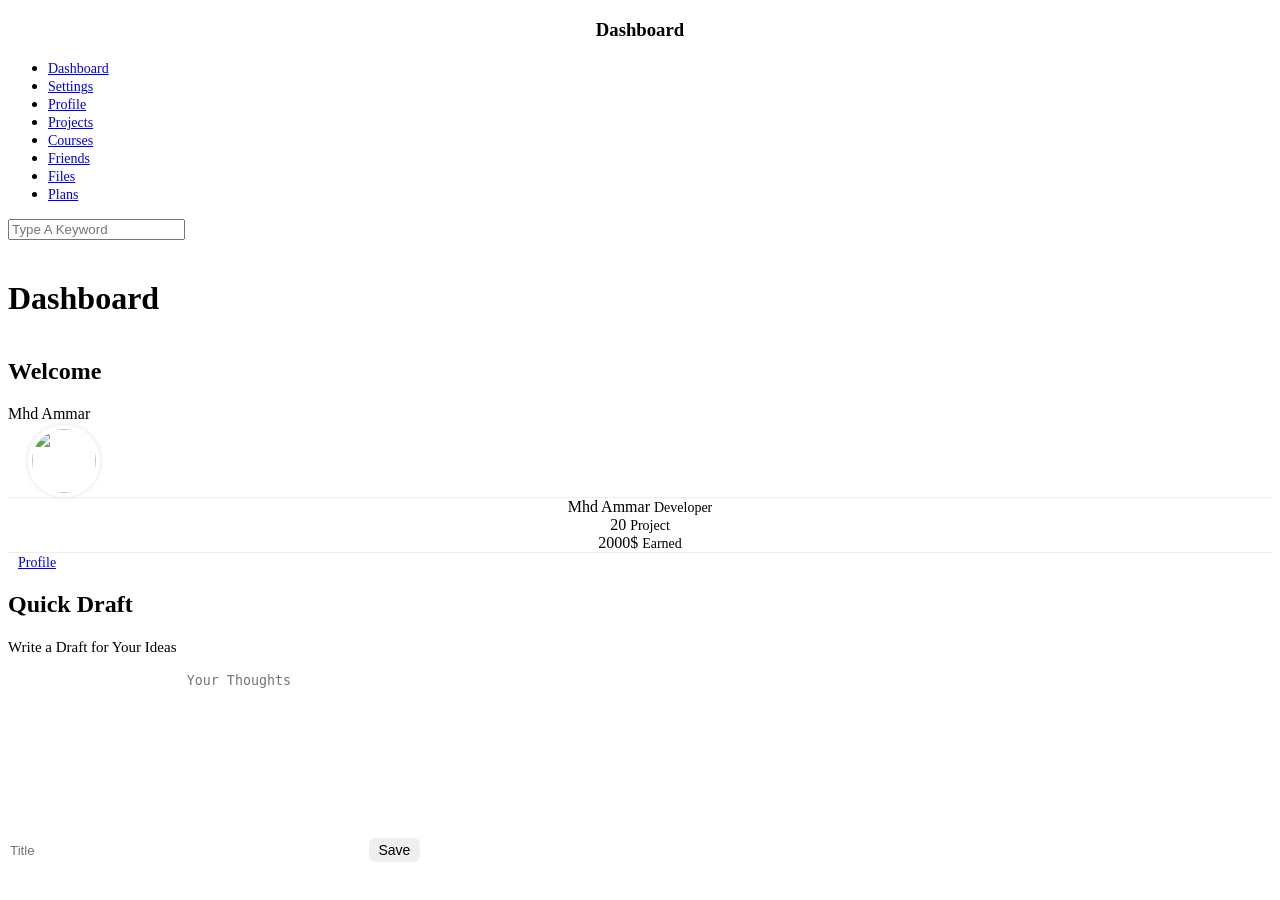
==== index.html @ 6bdfc17e "quick draft widget" ====
<!DOCTYPE html>
<html lang="en">
<head>
    <meta charset="UTF-8">
    <meta name="viewport" content="width=device-width, initial-scale=1.0">
    <title>Dashboard | T4</title>
    <!-- Font Awesome Library -->
    <link rel="stylesheet" href="style/all.min.css">

    <!-- Main Template CSS File -->
    <link rel="stylesheet" href="style/main.css">

    <!-- Framework CSS Files -->
    <link rel="stylesheet" href="style/framework/box.css">
    <link rel="stylesheet" href="style/framework/padding-and-margin.css">
    <link rel="stylesheet" href="style/framework/color.css">
    <link rel="stylesheet" href="style/framework/position.css">
    <link rel="stylesheet" href="style/framework/font.css">
    <link rel="stylesheet" href="style/framework/list.css">
    <link rel="stylesheet" href="style/framework/border.css">
    
    <!-- Components CSS Files -->
    <link rel="stylesheet" href="style/components/between-flex.css">
    <link rel="stylesheet" href="style/components/heading.css">
    <link rel="stylesheet" href="style/components/wrapper.css">
    <link rel="stylesheet" href="style/components/btn-shape.css">
    
    <!-- Sections CSS Files -->
    <link rel="stylesheet" href="style/sections/sidebar.css">
    <link rel="stylesheet" href="style/sections/content.css">
    <link rel="stylesheet" href="style/sections/welcome.css">
    <link rel="stylesheet" href="style/sections/quick-draft.css">

    <!-- Google Fonts -->
    <link rel="preconnect" href="https://fonts.googleapis.com">
    <link rel="preconnect" href="https://fonts.gstatic.com" crossorigin>
    <link href="https://fonts.googleapis.com/css2?family=Cairo:wght@200..1000&family=Open+Sans:ital,wght@0,300..800;1,300..800&family=Work+Sans:ital,wght@0,100..900;1,100..900&display=swap" rel="stylesheet">
</head>
<body>
    <div class="page d-flex">
        <div class="sidebar bg-white p-20 p-relative">
            <h3 class="p-relative txt-c mt-0">Dashboard</h3>
            <ul class="p-0 list-none">
                <li>
                    <a class="active d-flex align-center fs-14 c-black rad-6 p-10 mb-5" href="index.html">
                        <i class="fa-regular fa-chart-bar fa-fw"></i>
                        <span class="fs-14 ml-10 hide-mobile">Dashboard</span>
                    </a>
                </li>
                <li>
                    <a class="d-flex align-center fs-14 c-black rad-6 p-10 mb-5" href="settings.html">
                        <i class="fa-solid fa-gear fa-fw"></i>
                        <span class="fs-14 ml-10 hide-mobile">Settings</span>
                    </a>
                </li>
                <li>
                    <a class="d-flex align-center fs-14 c-black rad-6 p-10 mb-5" href="profile.html">
                        <i class="fa-regular fa-user fa-fw"></i>
                        <span class="fs-14 ml-10 hide-mobile">Profile</span>
                    </a>
                </li>
                <li>
                    <a class="d-flex align-center fs-14 c-black rad-6 p-10 mb-5" href="projects.html">
                        <i class="fa-solid fa-diagram-project fa-fw"></i>
                        <span class="fs-14 ml-10 hide-mobile">Projects</span>
                    </a>
                </li>
                <li>
                    <a class="d-flex align-center fs-14 c-black rad-6 p-10 mb-5" href="courses.html">
                        <i class="fa-solid fa-graduation-cap fa-fw"></i>
                        <span class="fs-14 ml-10 hide-mobile">Courses</span>
                    </a>
                </li>
                <li>
                    <a class="d-flex align-center fs-14 c-black rad-6 p-10 mb-5" href="friends.html">
                        <i class="fa-solid fa-user-group fa-fw"></i>
                        <span class="fs-14 ml-10 hide-mobile">Friends</span>
                    </a>
                </li>
                <li>
                    <a class="d-flex align-center fs-14 c-black rad-6 p-10 mb-5" href="files.html">
                        <i class="fa-regular fa-file fa-fw"></i>
                        <span class="fs-14 ml-10 hide-mobile">Files</span>
                    </a>
                </li>
                <li>
                    <a class="d-flex align-center fs-14 c-black rad-6 p-10 mb-5" href="plans.html">
                        <i class="fa-regular fa-credit-card fa-fw"></i>
                        <span class="fs-14 ml-10 hide-mobile">Plans</span>
                    </a>
                </li>
            </ul>
        </div>
        <div class="content w-full">
            <!-- Start Head -->
            <div class="head bg-white p-15 between-flex">
                <div class="search p-relative">
                    <!-- <i class="fa-solid fa-magnifying-glass fa-fw c-gray"></i> -->
                    <input class="p-10" type="search" placeholder="Type A Keyword">
                </div>
                <div class="icons d-flex align-center">
                    <span class="notification p-relative"><i class="fa-regular fa-bell fa-lg"></i></span>
                    <img src="images/user.webp" alt="">
                </div>
            </div>
            <!-- End Head -->
            <h1 class="p-relative">Dashboard</h1>
            <div class="wrapper d-grid gap-20 gap-10-mobile">
                <!-- Start Welcome Widget -->
                <div class="welcome bg-white rad-6 p-20 txt-c-mobile">
                    <div class="intro p-20 d-flex space-between bg-eee">
                        <div>
                            <h2 class="m-0">Welcome</h2>
                            <p class="c-grey mt-5">Mhd Ammar</p>
                        </div>
                        <img src="images/team-talk.webp" alt="" class="hide-mobile">
                    </div>
                    <img src="images/user.webp" alt="" class="avatar">
                    <div class="body txt-c d-flex p-20 mt-20 mb-20 block-mobile">
                        <div>Mhd Ammar <span class="d-block c-grey fs-14 mt-10">Developer</span></div>
                        <div>20 <span class="d-block c-grey fs-14 mt-10">Project</span></div>
                        <div>2000$ <span class="d-block c-grey fs-14 mt-10">Earned</span></div>
                    </div>
                    <a href="profile.html" class="visit d-block fs-14 bg-blue c-white w-fit btn-shape">Profile</a>
                </div>
                <!-- End Welcome Widget -->
                <!-- Start Quick Draft Widget -->
                <div class="quick-draft p-20 bg-white rad-6">
                    <h2 class="mt-0 mb-10 ">Quick Draft</h2>
                    <pc class="mt-0 mb-20 c-grey fs-15">Write a Draft for Your Ideas</p>
                    <form action="POST">
                        <input type="text" name="title" placeholder="Title" class="d-block mb-20 w-full p-10 b-none bg-eee rad-6">
                        <textarea name="body" placeholder="Your Thoughts" class="d-block mb-20 w-full p-10 b-none bg-eee rad-6"></textarea>
                        <input type="submit" value="Save" class="save d-block fs-14 bg-blue c-white b-none w-fit btn-shape">
                    </form>
                </div>
                <!-- End Quick Draft Widget -->
            </div>
        </div>
    </div>
</body>
</html>
---- style/framework/font.css ----
.txt-c {
    text-align: center;
}

.fs-14 {
    font-size: 14px;
}


.fs-15 {
    font-size: 15px;
}

@media (max-width: 767px) {
    .txt-c-mobile {
        text-align: center;
    }
}
---- style/framework/border.css ----
.rad-6 {
    border-radius: 6px;
}

.b-none {
    border: none;
}
---- style/components/btn-shape.css ----
.btn-shape {
    padding: 4px 10px;
    border-radius: 6px;
    transition: var(--transition-duration);
    cursor: pointer;
}

.btn-shape:hover {
    transform: translateY(-1px);
    background-color: var(--blue-alt-color);
}
---- style/sections/welcome.css ----
.welcome {
    overflow: hidden;
}

.welcome .intro img {
    width: 200px;
    margin-bottom: -10px;
}

.welcome .avatar {
    width: 64px;
    height: 64px;
    border: 2px solid white;
    border-radius: 50%;
    padding: 2px;
    box-shadow: 0 0 5px #ddd;
    margin-left: 20px;
    margin-top: -32px;
}

.welcome .body {
    border-top: 1px solid #eee;
    border-bottom: 1px solid #eee;

}

.welcome .body > div {
    flex: 1;
}

.welcome .visit {
    margin: 0 15px 15px auto;
}

@media (max-width: 767px) {
    .welcome .intro {
        padding-bottom: 30px;
    }

    .welcome .avatar {
        margin-left: 0;
    }

    .welcome .body > div:not(:last-child) {
        margin-bottom: 20px;
    }
}
---- style/sections/quick-draft.css ----
.quick-draft textarea {
    resize: none;
    min-height: 180px;
}

.quick-draft .save {
    margin-left: auto;
}
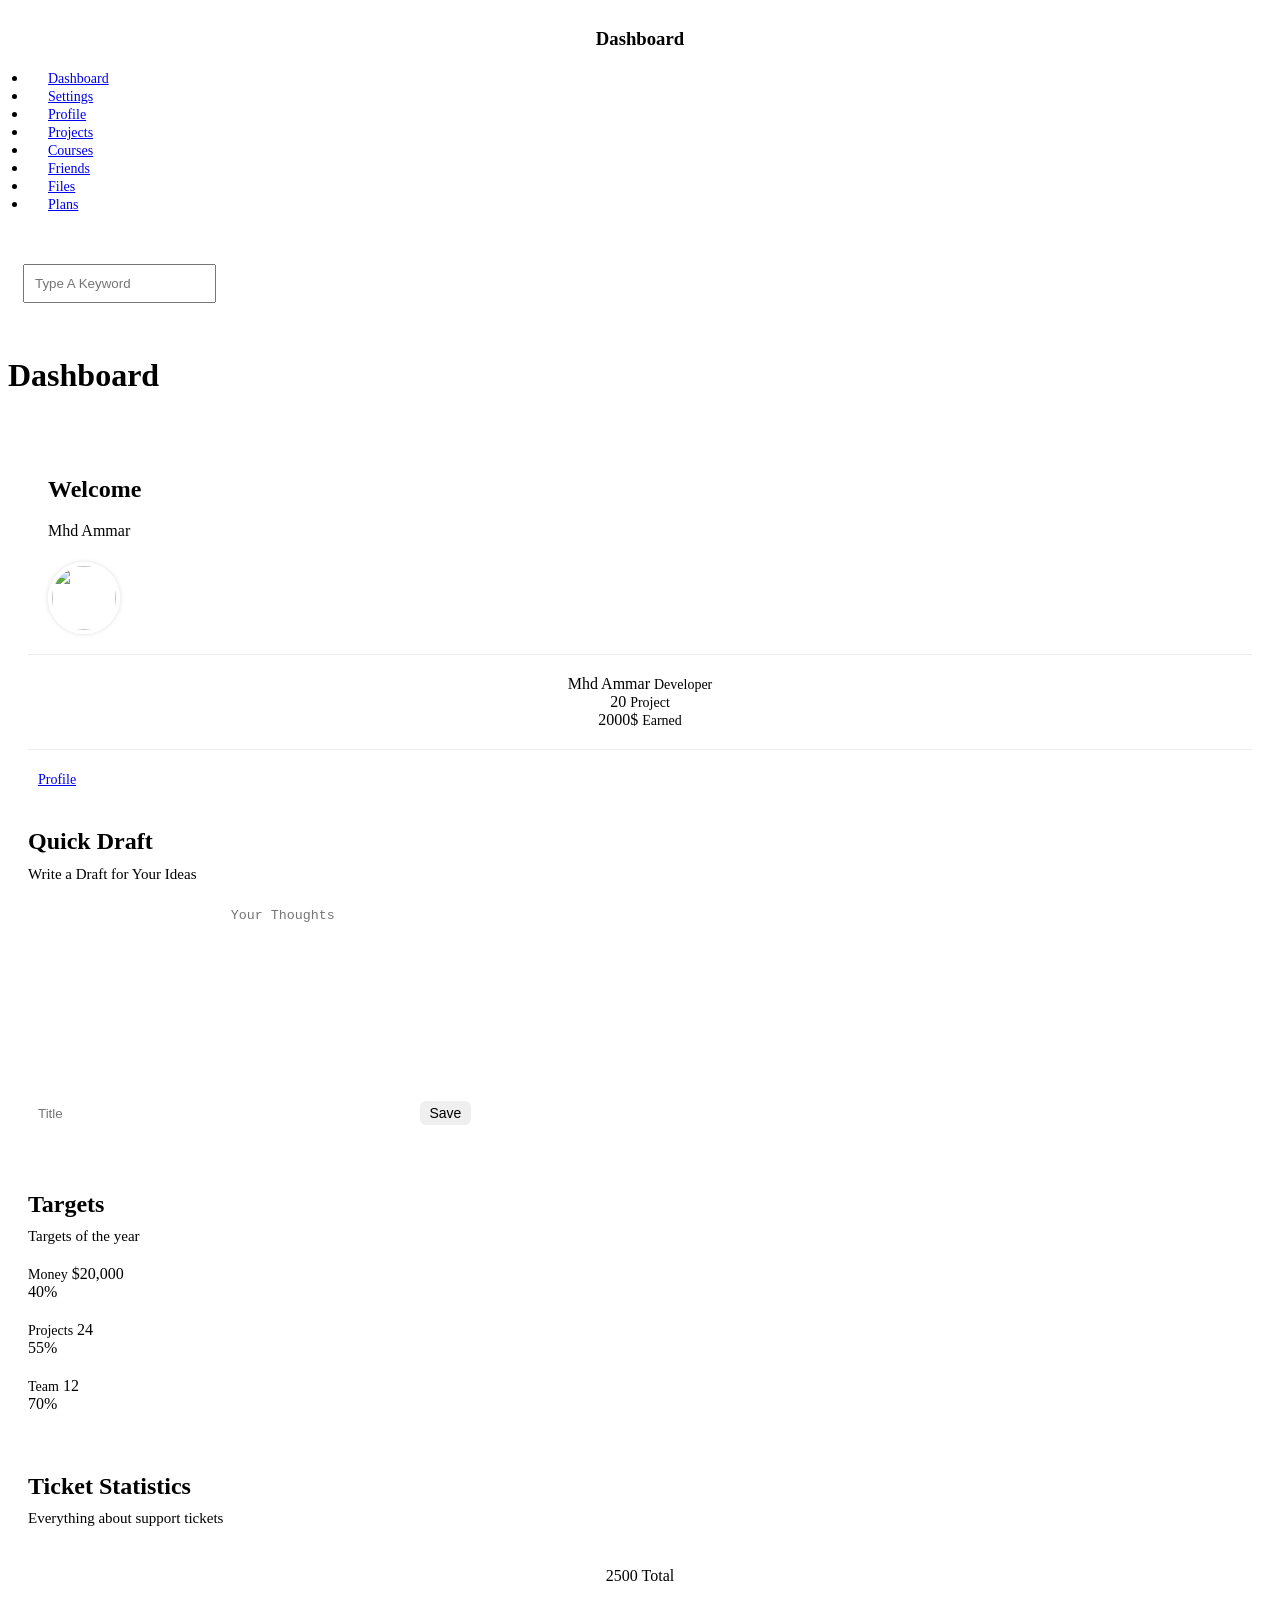
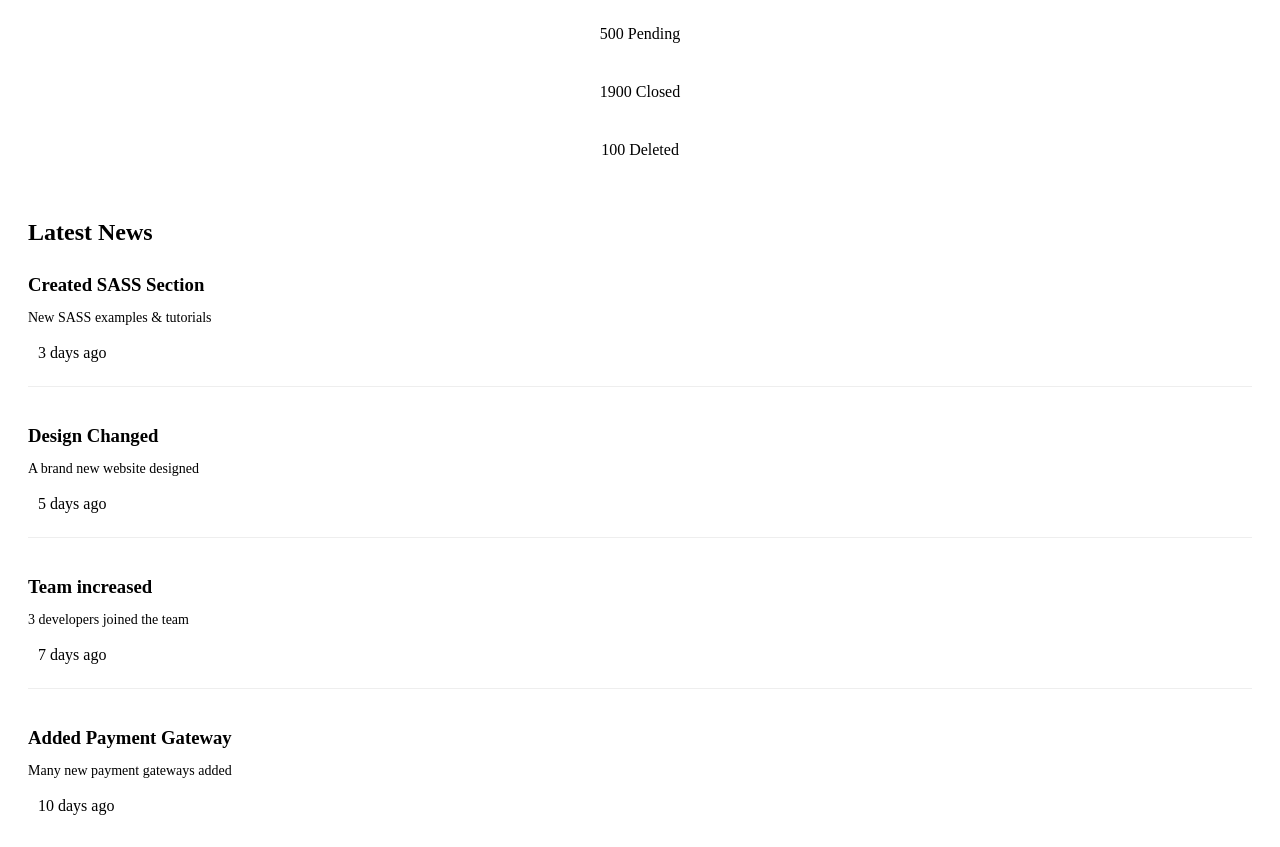
==== commit 437d03f9: "latest news widget" ====
--- a/index.html
+++ b/index.html
@@ -21,15 +21,20 @@
     
     <!-- Components CSS Files -->
     <link rel="stylesheet" href="style/components/between-flex.css">
+    <link rel="stylesheet" href="style/components/center-flex.css">
     <link rel="stylesheet" href="style/components/heading.css">
     <link rel="stylesheet" href="style/components/wrapper.css">
     <link rel="stylesheet" href="style/components/btn-shape.css">
+    <link rel="stylesheet" href="style/components/widget.css">
     
     <!-- Sections CSS Files -->
     <link rel="stylesheet" href="style/sections/sidebar.css">
     <link rel="stylesheet" href="style/sections/content.css">
     <link rel="stylesheet" href="style/sections/welcome.css">
     <link rel="stylesheet" href="style/sections/quick-draft.css">
+    <link rel="stylesheet" href="style/sections/targets.css">
+    <link rel="stylesheet" href="style/sections/tickets.css">
+    <link rel="stylesheet" href="style/sections/lates-news.css">
 
     <!-- Google Fonts -->
     <link rel="preconnect" href="https://fonts.googleapis.com">
@@ -107,7 +112,7 @@
             <h1 class="p-relative">Dashboard</h1>
             <div class="wrapper d-grid gap-20 gap-10-mobile">
                 <!-- Start Welcome Widget -->
-                <div class="welcome bg-white rad-6 p-20 txt-c-mobile">
+                <div class="welcome widget txt-c-mobile">
                     <div class="intro p-20 d-flex space-between bg-eee">
                         <div>
                             <h2 class="m-0">Welcome</h2>
@@ -125,7 +130,7 @@
                 </div>
                 <!-- End Welcome Widget -->
                 <!-- Start Quick Draft Widget -->
-                <div class="quick-draft p-20 bg-white rad-6">
+                <div class="quick-draft widget">
                     <h2 class="mt-0 mb-10 ">Quick Draft</h2>
                     <pc class="mt-0 mb-20 c-grey fs-15">Write a Draft for Your Ideas</p>
                     <form action="POST">
@@ -135,6 +140,124 @@
                     </form>
                 </div>
                 <!-- End Quick Draft Widget -->
+                <!-- Start Targets -->
+                <div class="targets widget">
+                    <h2 class="mt-0 mb-10">Targets</h2>
+                    <p class="mt-0 mb-20 c-grey fs-15">Targets of the year</p>
+                    <div class="target-row mb-20 blue center-flex">
+                        <div class="icon center-flex">
+                            <i class="fa-solid fa-dollar-sign fa-lg c-blue"></i>
+                        </div>
+                        <div class="details">
+                            <span class="fs-14 c-grey">Money</span>
+                            <span class="d-block mt-5 mb-10 fw-bold">$20,000</span>
+                            <div class="progress p-relative ">
+                                <span style="width: 40%;" class="bg-blue blue">
+                                    <span class="bg-blue rad-6 c-white fs-12">40%</span>
+                                </span>
+                            </div>
+                        </div>
+                    </div>
+                    <div class="target-row mb-20 orange center-flex">
+                        <div class="icon center-flex">
+                            <i class="fa-solid fa-code fa-lg c-orange"></i>
+                        </div>
+                        <div class="details">
+                            <span class="fs-14 c-grey">Projects</span>
+                            <span class="d-block mt-5 mb-10 fw-bold">24</span>
+                            <div class="progress p-relative ">
+                                <span style="width: 55%;" class="bg-orange orange">
+                                    <span class="bg-orange rad-6 c-white fs-12">55%</span>
+                                </span>
+                            </div>
+                        </div>
+                    </div>
+                    <div class="target-row mb-20 green center-flex">
+                        <div class="icon center-flex">
+                            <i class="fa-solid fa-user fa-lg c-green"></i>
+                        </div>
+                        <div class="details">
+                            <span class="fs-14 c-grey">Team</span>
+                            <span class="d-block mt-5 mb-10 fw-bold">12</span>
+                            <div class="progress p-relative ">
+                                <span style="width: 70%;" class="bg-green green">
+                                    <span class="bg-green rad-6 c-white fs-12">70%</span>
+                                </span>
+                            </div>
+                        </div>
+                    </div>
+                </div>
+                <!-- End Targets -->
+                <!-- Start Ticket -->
+                <div class="tickets widget">
+                    <h2 class="mt-0 mb-10">Ticket Statistics</h2>
+                    <p class="mt-0 mb-20 c-grey fs-15">Everything about support tickets</p>
+                    <div class="d-flex txt-c gap-20 f-wrap">
+                        <div class="box p-20 rad-10 fs-13 c-grey">
+                            <i class="fa-regular fa-rectangle-list fa-2x mb-10 c-orange"></i>
+                            <span class="d-block c-black fw-bold fs25 mb-5">2500</span>
+                            Total
+                        </div>
+                        <div class="box p-20 rad-10 fs-13 c-grey">
+                            <i class="fa-solid fa-spinner fa-2x mb-10 c-blue"></i>
+                            <span class="d-block c-black fw-bold fs25 mb-5">500</span>
+                            Pending
+                        </div>
+                        <div class="box p-20 rad-10 fs-13 c-grey">
+                            <i class="fa-regular fa-circle-check fa-2x mb-10 c-green"></i>
+                            <span class="d-block c-black fw-bold fs25 mb-5">1900</span>
+                            Closed
+                        </div>
+                        <div class="box p-20 rad-10 fs-13 c-grey">
+                            <i class="fa-regular fa-rectangle-xmark fa-2x mb-10 c-red"></i>
+                            <span class="d-block c-black fw-bold fs25 mb-5">100</span>
+                            Deleted
+                        </div>
+                    </div>
+                </div>
+                <!-- End Ticket -->
+                <!-- Start Latest News -->
+                <div class="latest-news widget txt-c-mobile">
+                    <h2 class="mt-0 mb-10">Latest News</h2>
+                
+                    <div class="news-row d-flex align-center block-mobile">
+                        <img src="images/news-01.webp" alt="" class="rad-6 mr-15">
+                        <div class="info">
+                            <h3 class="mt-0 mb-0 mr-5 fs-16">Created SASS Section</h3>
+                            <p class="m-0 fs-14 c-grey">New SASS examples & tutorials</p>
+                        </div>
+                        <div class="rad-6 pr-10 pl-10 bg-eee fs-13 label">3 days ago</div>
+                    </div>
+                
+                    <div class="news-row d-flex align-center block-mobile">
+                        <img src="images/news-02.webp" alt="" class="rad-6 mr-15">
+                        <div class="info">
+                            <h3 class="mt-0 mb-0 mr-5 fs-16">Design Changed</h3>
+                            <p class="m-0 fs-14 c-grey">A brand new website designed</p>
+                        </div>
+                        <div class="rad-6 pr-10 pl-10 bg-eee fs-13 label">5 days ago</div>
+                    </div>
+                
+                    <div class="news-row d-flex align-center block-mobile">
+                        <img src="images/news-03.webp" alt="" class="rad-6 mr-15">
+                        <div class="info">
+                            <h3 class="mt-0 mb-0 mr-5 fs-16">Team increased</h3>
+                            <p class="m-0 fs-14 c-grey">3 developers joined the team</p>
+                        </div>
+                        <div class="rad-6 pr-10 pl-10 bg-eee fs-13 label">7 days ago</div>
+                    </div>
+                
+                    <div class="news-row d-flex align-center block-mobile">
+                        <img src="images/news-04.webp" alt="" class="rad-6 mr-15">
+                        <div class="info">
+                            <h3 class="mt-0 mb-0 mr-5 fs-16">Added Payment Gateway</h3>
+                            <p class="m-0 fs-14 c-grey">Many new payment gateways added</p>
+                        </div>
+                        <div class="rad-6 pr-10 pl-10 bg-eee fs-13 label">10 days ago</div>
+                    </div>
+                
+                </div>
+                <!-- End Latest News -->
             </div>
         </div>
     </div>
--- a/style/framework/padding-and-margin.css
+++ b/style/framework/padding-and-margin.css
@@ -0,0 +1,72 @@
+.p-0 {
+    padding: 0;
+}
+
+.p-10 {
+    padding: 10px;
+}
+
+.p-15 {
+    padding: 15px;
+}
+
+.p-20 {
+    padding: 20px;
+}
+
+.pr-10 {
+    padding-right: 10px;
+}
+
+
+.pl-10 {
+    padding-left: 10px;
+}
+
+.m-20 {
+    margin: 20px;
+}
+
+.mt-0 {
+    margin-top: 0;
+}
+
+.mt-5 {
+    margin-top: 5px;
+}
+
+.mt-10 {
+    margin-top: 10px;
+}
+
+.mt-20 {
+    margin-top: 20px;
+}
+
+.mr-5 {
+    margin-right: 5px;
+}
+
+.mr-10 {
+    margin-right: 10px;
+}
+
+.mr-15 {
+    margin-right: 15px;
+}
+
+.mb-5 {
+    margin-bottom: 5px;
+}
+
+.mb-10 {
+    margin-bottom: 10px;
+}
+
+.mb-20 {
+    margin-bottom: 20px;
+}
+
+.ml-10 {
+    margin-left: 10px;
+}
--- a/style/components/widget.css
+++ b/style/components/widget.css
@@ -0,0 +1,11 @@
+.widget {
+    background-color: white;
+    border-radius: 10px;
+    padding: 20px;
+}
+
+/* @media (max-width: 767px) {
+    .widget {
+        text-align: center;
+    }
+} */
--- a/style/sections/welcome.css
+++ b/style/sections/welcome.css
@@ -21,7 +21,6 @@
 .welcome .body {
     border-top: 1px solid #eee;
     border-bottom: 1px solid #eee;
-
 }
 
 .welcome .body > div {
--- a/style/sections/lates-news.css
+++ b/style/sections/lates-news.css
@@ -0,0 +1,29 @@
+.latest-news .news-row:not(:last-of-type) {
+    margin-bottom: 20px;
+    padding-bottom: 20px;
+    border-bottom: 1px solid #EEE;
+}
+
+.latest-news .news-row img {
+    width: 100px;
+}
+
+.latest-news .info {
+    flex-grow: 1;
+}
+
+.latest-news .info h3 {
+    margin: 0 0 6px;
+}
+
+.latest-news .news-row .label {
+    padding-top: 4px;
+    padding-bottom: 4px;
+}
+
+@media (max-width: 767px) {
+    .latest-news .news-row .label {
+        margin: 10px auto;
+        width: fit-content;
+    }
+}
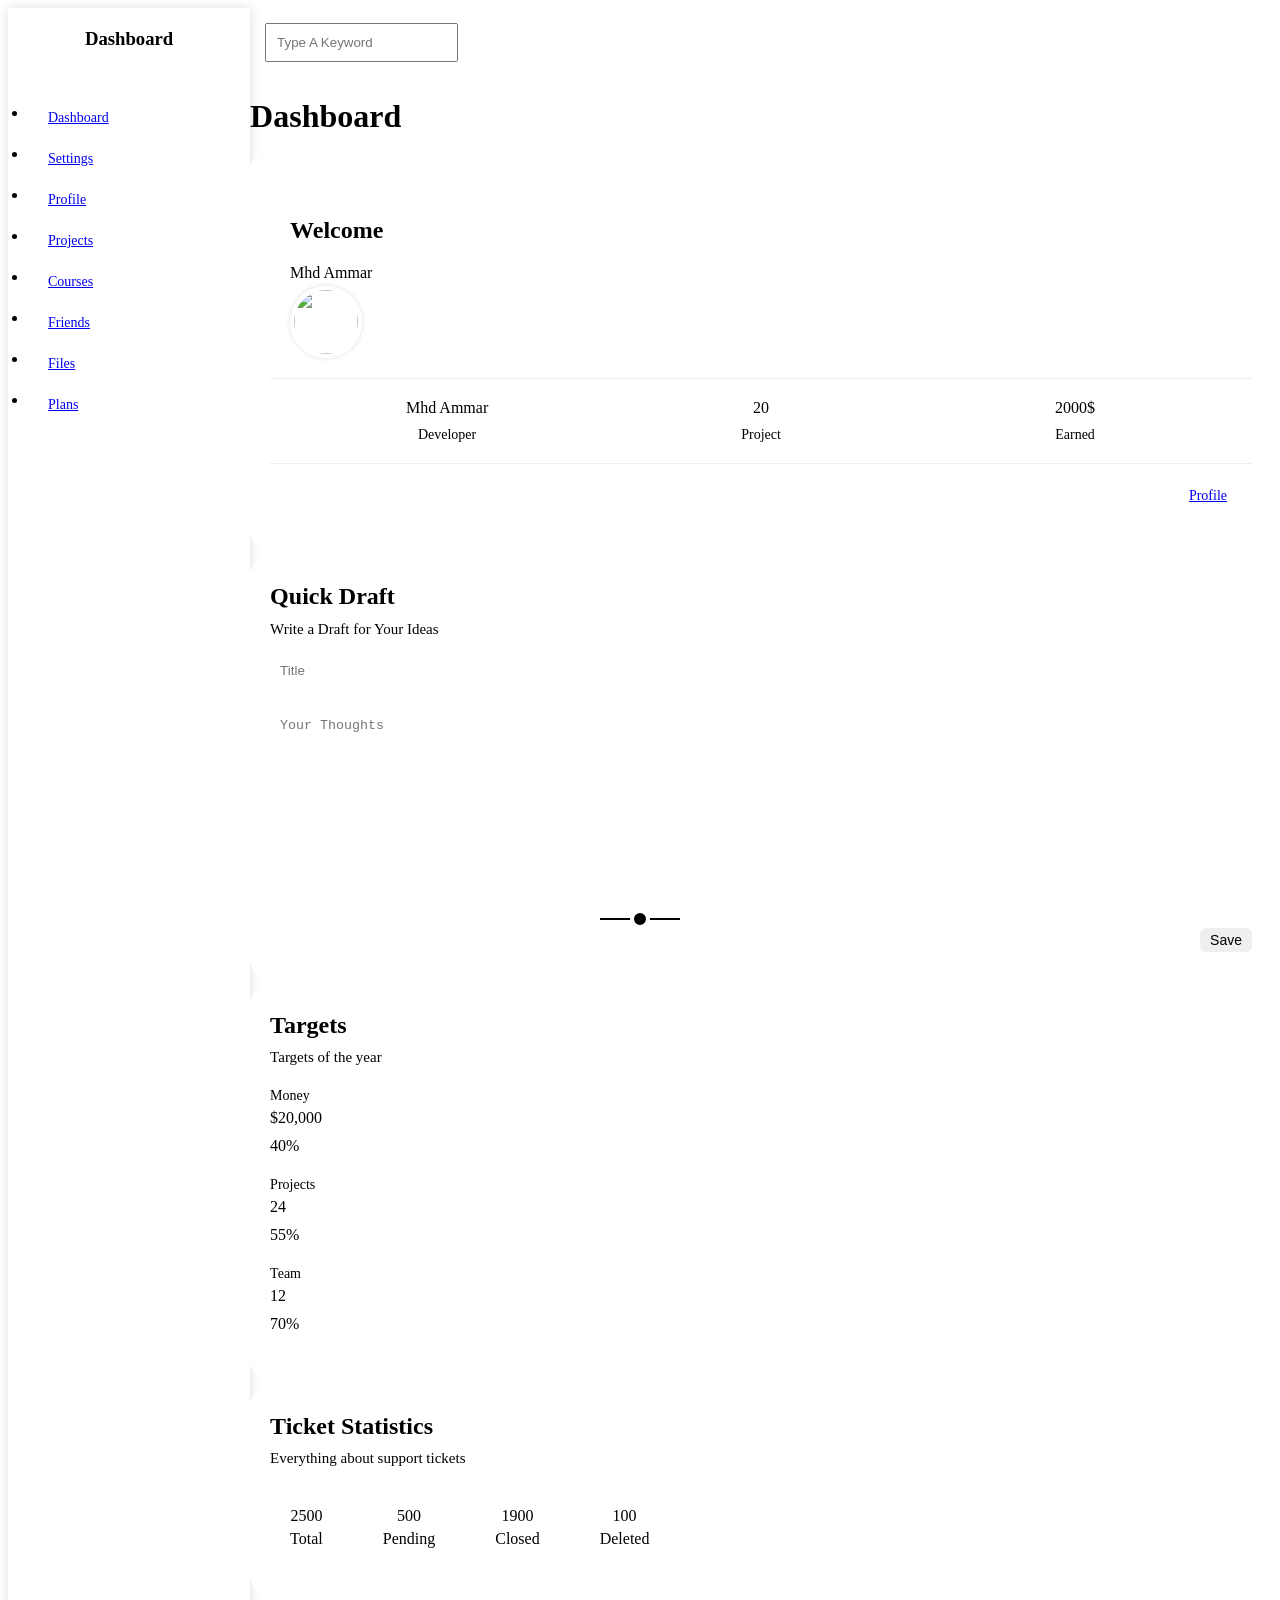
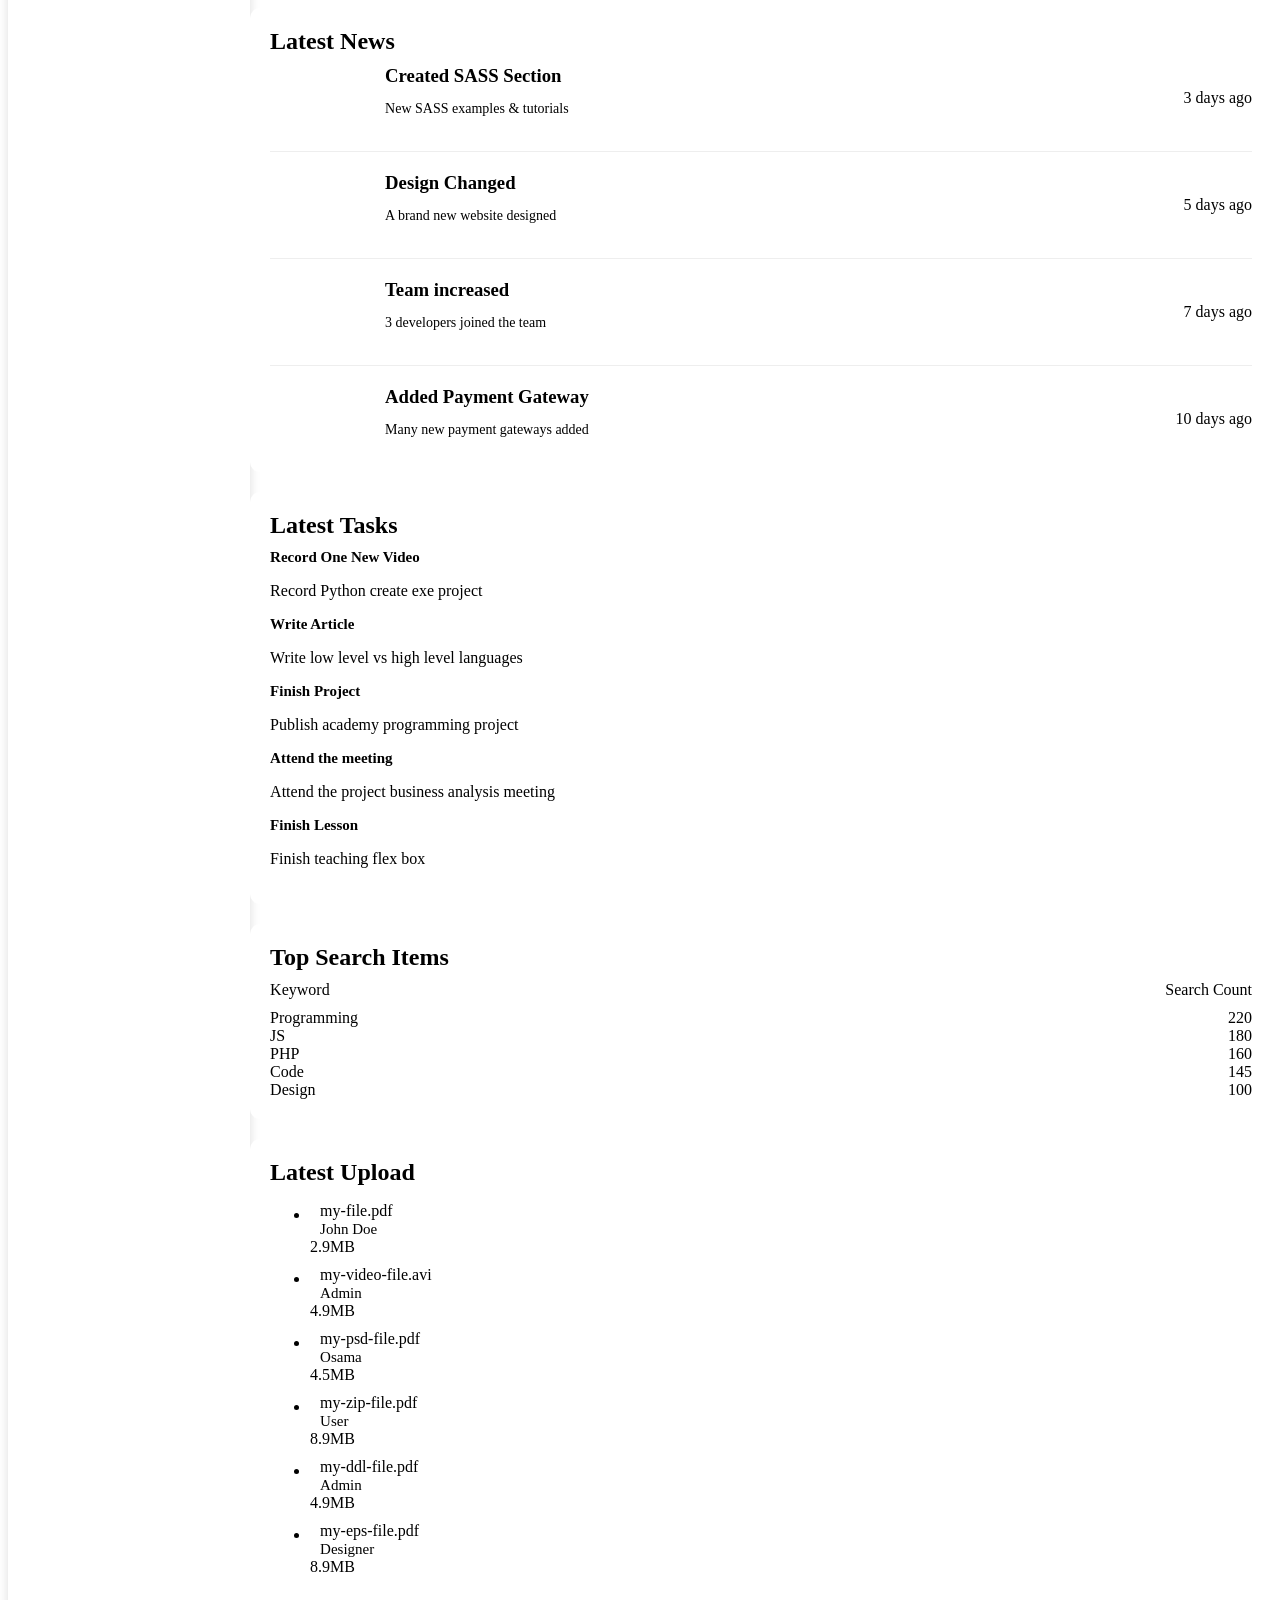
==== commit 80438f82: "fix logo in mobile" ====
--- a/index.html
+++ b/index.html
@@ -26,6 +26,7 @@
     <link rel="stylesheet" href="style/components/wrapper.css">
     <link rel="stylesheet" href="style/components/btn-shape.css">
     <link rel="stylesheet" href="style/components/widget.css">
+    <link rel="stylesheet" href="style/components/label.css">
     
     <!-- Sections CSS Files -->
     <link rel="stylesheet" href="style/sections/sidebar.css">
@@ -35,6 +36,8 @@
     <link rel="stylesheet" href="style/sections/targets.css">
     <link rel="stylesheet" href="style/sections/tickets.css">
     <link rel="stylesheet" href="style/sections/lates-news.css">
+    <link rel="stylesheet" href="style/sections/tasks.css">
+    <link rel="stylesheet" href="style/sections/latest-upload.css">
 
     <!-- Google Fonts -->
     <link rel="preconnect" href="https://fonts.googleapis.com">
@@ -45,6 +48,7 @@
     <div class="page d-flex">
         <div class="sidebar bg-white p-20 p-relative">
             <h3 class="p-relative txt-c mt-0">Dashboard</h3>
+            <i class="fa-solid fa-angles-down fa-2x p-relative txt-c mt-0 d-none w-full logo"></i>
             <ul class="p-0 list-none">
                 <li>
                     <a class="active d-flex align-center fs-14 c-black rad-6 p-10 mb-5" href="index.html">
@@ -226,7 +230,7 @@
                             <h3 class="mt-0 mb-0 mr-5 fs-16">Created SASS Section</h3>
                             <p class="m-0 fs-14 c-grey">New SASS examples & tutorials</p>
                         </div>
-                        <div class="rad-6 pr-10 pl-10 bg-eee fs-13 label">3 days ago</div>
+                        <div class="label">3 days ago</div>
                     </div>
                 
                     <div class="news-row d-flex align-center block-mobile">
@@ -235,7 +239,7 @@
                             <h3 class="mt-0 mb-0 mr-5 fs-16">Design Changed</h3>
                             <p class="m-0 fs-14 c-grey">A brand new website designed</p>
                         </div>
-                        <div class="rad-6 pr-10 pl-10 bg-eee fs-13 label">5 days ago</div>
+                        <div class="label">5 days ago</div>
                     </div>
                 
                     <div class="news-row d-flex align-center block-mobile">
@@ -244,7 +248,7 @@
                             <h3 class="mt-0 mb-0 mr-5 fs-16">Team increased</h3>
                             <p class="m-0 fs-14 c-grey">3 developers joined the team</p>
                         </div>
-                        <div class="rad-6 pr-10 pl-10 bg-eee fs-13 label">7 days ago</div>
+                        <div class="label">7 days ago</div>
                     </div>
                 
                     <div class="news-row d-flex align-center block-mobile">
@@ -253,11 +257,179 @@
                             <h3 class="mt-0 mb-0 mr-5 fs-16">Added Payment Gateway</h3>
                             <p class="m-0 fs-14 c-grey">Many new payment gateways added</p>
                         </div>
-                        <div class="rad-6 pr-10 pl-10 bg-eee fs-13 label">10 days ago</div>
+                        <div class="label">10 days ago</div>
                     </div>
                 
                 </div>
                 <!-- End Latest News -->
+                <!-- Start Tasks -->
+                <div class="tasks widget">
+                    <h2 class="mt-0 mb-10">Latest Tasks</h2>
+                    <div class="task-row d-flex between-flex mb-15 pb-15 done">
+                        <div class="info">
+                            <h3 class="mt-0 mb-5 fs-15">Record One New Video</h3>
+                            <p class="m-0 c-grey">Record Python create exe project</p>
+                        </div>
+                        <div class="actions">
+                            <a href="#"><i class="fa-regular fa-eye c-blue mr-10 show icon"></i></a>
+                            <a href="#"><i class="fa-regular fa-pen-to-square c-green mr-10 update icon"></i></a>
+                            <a href="#"><i class="fa-regular fa-trash-can c-red mr-10 delete icon"></i></a>
+                        </div>
+                    </div>
+                    <div class="task-row d-flex between-flex mb-15 pb-15">
+                        <div class="info">
+                            <h3 class="mt-0 mb-5 fs-15">Write Article</h3>
+                            <p class="m-0 c-grey">Write low level vs high level languages</p>
+                        </div>
+                        <div class="actions">
+                            <a href="#"><i class="fa-regular fa-eye c-blue mr-10 show icon"></i></a>
+                            <a href="#"><i class="fa-regular fa-pen-to-square c-green mr-10 update icon"></i></a>
+                            <a href="#"><i class="fa-regular fa-trash-can c-red mr-10 delete icon"></i></a>
+                        </div>
+                    </div>
+                    <div class="task-row d-flex between-flex mb-15 pb-15">
+                        <div class="info">
+                            <h3 class="mt-0 mb-5 fs-15">Finish Project</h3>
+                            <p class="m-0 c-grey">Publish academy programming project</p>
+                        </div>
+                        <div class="actions">
+                            <a href="#"><i class="fa-regular fa-eye c-blue mr-10 show icon"></i></a>
+                            <a href="#"><i class="fa-regular fa-pen-to-square c-green mr-10 update icon"></i></a>
+                            <a href="#"><i class="fa-regular fa-trash-can c-red mr-10 delete icon"></i></a>
+                        </div>
+                    </div>
+                    <div class="task-row d-flex between-flex mb-15 pb-15">
+                        <div class="info">
+                            <h3 class="mt-0 mb-5 fs-15">Attend the meeting</h3>
+                            <p class="m-0 c-grey">Attend the project business analysis meeting</p>
+                        </div>
+                        <div class="actions">
+                            <a href="#"><i class="fa-regular fa-eye c-blue mr-10 show icon"></i></a>
+                            <a href="#"><i class="fa-regular fa-pen-to-square c-green mr-10 update icon"></i></a>
+                            <a href="#"><i class="fa-regular fa-trash-can c-red mr-10 delete icon"></i></a>
+                        </div>
+                    </div>
+                    <div class="task-row d-flex between-flex mb-15 pb-15">
+                        <div class="info">
+                            <h3 class="mt-0 mb-5 fs-15">Finish Lesson</h3>
+                            <p class="m-0 c-grey">Finish teaching flex box</p>
+                        </div>
+                        <div class="actions">
+                            <a href="#"><i class="fa-regular fa-eye c-blue mr-10 show icon"></i></a>
+                            <a href="#"><i class="fa-regular fa-pen-to-square c-green mr-10 update icon"></i></a>
+                            <a href="#"><i class="fa-regular fa-trash-can c-red mr-10 delete icon"></i></a>
+                        </div>
+                    </div>
+                </div>
+                <!-- End Tasks -->
+                <!-- Start Top Search -->
+                <div class="search-items widget">
+                    <h2 class="mt-0 mb-10">Top Search Items</h2>
+                    <div class="items-head d-flex space-between c-grey mb-10">
+                        <div>Keyword</div>
+                        <div>Search Count</div>
+                    </div>
+                    <div class="items d-flex space-between pt-15 pb-15">
+                        <span>Programming</span>
+                        <span class="label">220</span>
+                    </div>
+                    <div class="items d-flex space-between pt-15 pb-15">
+                        <span>JS</span>
+                        <span class="label">180</span>
+                    </div>
+                    <div class="items d-flex space-between pt-15 pb-15">
+                        <span>PHP</span>
+                        <span class="label">160</span>
+                    </div>
+                    <div class="items d-flex space-between pt-15 pb-15">
+                        <span>Code</span>
+                        <span class="label">145</span>
+                    </div>
+                    <div class="items d-flex space-between pt-15 pb-15">
+                        <span>Design</span>
+                        <span class="label">100</span>
+                    </div>
+                </div>
+                <!-- End Top Search -->
+                <!-- Start Latest Upload -->
+                <div class="latest-upload widget">
+                    <h2 class="mt-0 mb-10">Latest Upload</h2>
+                    <ul class="m-0 list-none">
+                        <li class="between-flex pb-10 mb-10">
+                            <div class="d-flex align-center">
+                                <img src="images/pdf.webp" alt="" class="mr-10">
+                                <div>
+                                    <span class="d-block">my-file.pdf</span>
+                                    <span class="fs-15 c-grey">John Doe</span>
+                                </div>
+                            </div>
+                            <div class="label">
+                                2.9MB
+                            </div>
+                        </li>
+                        <li class="between-flex pb-10 mb-10">
+                            <div class="d-flex align-center">
+                                <img src="images/avi.webp" alt="" class="mr-10">
+                                <div>
+                                    <span class="d-block">my-video-file.avi</span>
+                                    <span class="fs-15 c-grey">Admin</span>
+                                </div>
+                            </div>
+                            <div class="label">
+                                4.9MB
+                            </div>
+                        </li>
+                        <li class="between-flex pb-10 mb-10">
+                            <div class="d-flex align-center">
+                                <img src="images/psd.webp" alt="" class="mr-10">
+                                <div>
+                                    <span class="d-block">my-psd-file.pdf</span>
+                                    <span class="fs-15 c-grey">Osama</span>
+                                </div>
+                            </div>
+                            <div class="label">
+                                4.5MB
+                            </div>
+                        </li>
+                        <li class="between-flex pb-10 mb-10">
+                            <div class="d-flex align-center">
+                                <img src="images/zip.webp" alt="" class="mr-10">
+                                <div>
+                                    <span class="d-block">my-zip-file.pdf</span>
+                                    <span class="fs-15 c-grey">User</span>
+                                </div>
+                            </div>
+                            <div class="label">
+                                8.9MB
+                            </div>
+                        </li>
+                        <li class="between-flex pb-10 mb-10">
+                            <div class="d-flex align-center">
+                                <img src="images/dll.webp" alt="" class="mr-10">
+                                <div>
+                                    <span class="d-block">my-ddl-file.pdf</span>
+                                    <span class="fs-15 c-grey">Admin</span>
+                                </div>
+                            </div>
+                            <div class="label">
+                                4.9MB
+                            </div>
+                        </li>
+                        <li class="between-flex pb-10 mb-10">
+                            <div class="d-flex align-center">
+                                <img src="images/eps.webp" alt="" class="mr-10">
+                                <div>
+                                    <span class="d-block">my-eps-file.pdf</span>
+                                    <span class="fs-15 c-grey">Designer</span>
+                                </div>
+                            </div>
+                            <div class="label">
+                                8.9MB
+                            </div>
+                        </li>
+                    </ul>
+                </div>
+                <!-- End Latest Upload -->
             </div>
         </div>
     </div>
--- a/style/framework/box.css
+++ b/style/framework/box.css
@@ -0,0 +1,53 @@
+.d-flex {
+    display: flex;
+}
+
+.d-grid {
+    display: grid;
+}
+
+.d-block {
+    display: block;
+}
+
+.d-none {
+    display: none;
+}
+
+.gap-20 {
+    gap: 20px;
+}
+
+.align-center {
+    align-items: center;
+}
+
+.space-between {
+    justify-content: space-between;
+}
+
+.w-full {
+    width: 100%;
+}
+
+.w-fit {
+    width: fit-content;
+}
+
+.f-wrap {
+    flex-wrap: wrap;
+}
+
+@media (max-width: 767px) {
+    .hide-mobile {
+        display: none;
+    }
+
+    .block-mobile {
+        display: block;
+    }
+
+    .gap-10-mobile {
+        gap: 10px;
+    }
+}
--- a/style/sections/sidebar.css
+++ b/style/sections/sidebar.css
@@ -0,0 +1,74 @@
+.sidebar {
+    width: 250px;
+    box-shadow: 0 0 10px #DDD;
+}
+
+.sidebar > h3 {
+    margin-bottom: 50px;
+}
+
+
+.sidebar .logo {
+    margin-bottom: 10px;
+}
+
+.sidebar > h3::before {
+    content: "";
+    width: 80px;
+    height: 2px;
+    bottom: -20px;
+}
+
+.sidebar > h3::after {
+    content: "";
+    bottom: -29px;
+    width: 12px;
+    height: 12px;
+    border-radius: 50%;
+    border: 4px solid white;
+}
+
+.sidebar > h3::before, .sidebar > h3::after {
+    content: "";
+    background-color: black;
+    transform: translateX(-50%);
+    position: absolute;
+    left: 50%;
+}
+
+.sidebar ul li a {
+    transition: var(--transition-duration);
+}
+
+.sidebar ul li a:hover {
+    transform: translateX(2px);
+}
+
+.sidebar ul li a:hover, .sidebar ul li a .active {
+    background-color: #F6F6F6;
+}
+
+@media (max-width: 767px) {
+    .sidebar {
+        width: 58px;
+        padding: 10px;
+    }
+
+    .sidebar > h3 {
+        /* font-size: 13px;
+        margin-bottom: 15px; */
+        display: none;
+    }
+    
+    .sidebar > h3::before, .sidebar > h3::after {
+        display: none;
+    }
+
+    .sidebar ul li a span {
+        display: none;
+    }
+
+    .sidebar .logo {
+        display: block;
+    }
+}
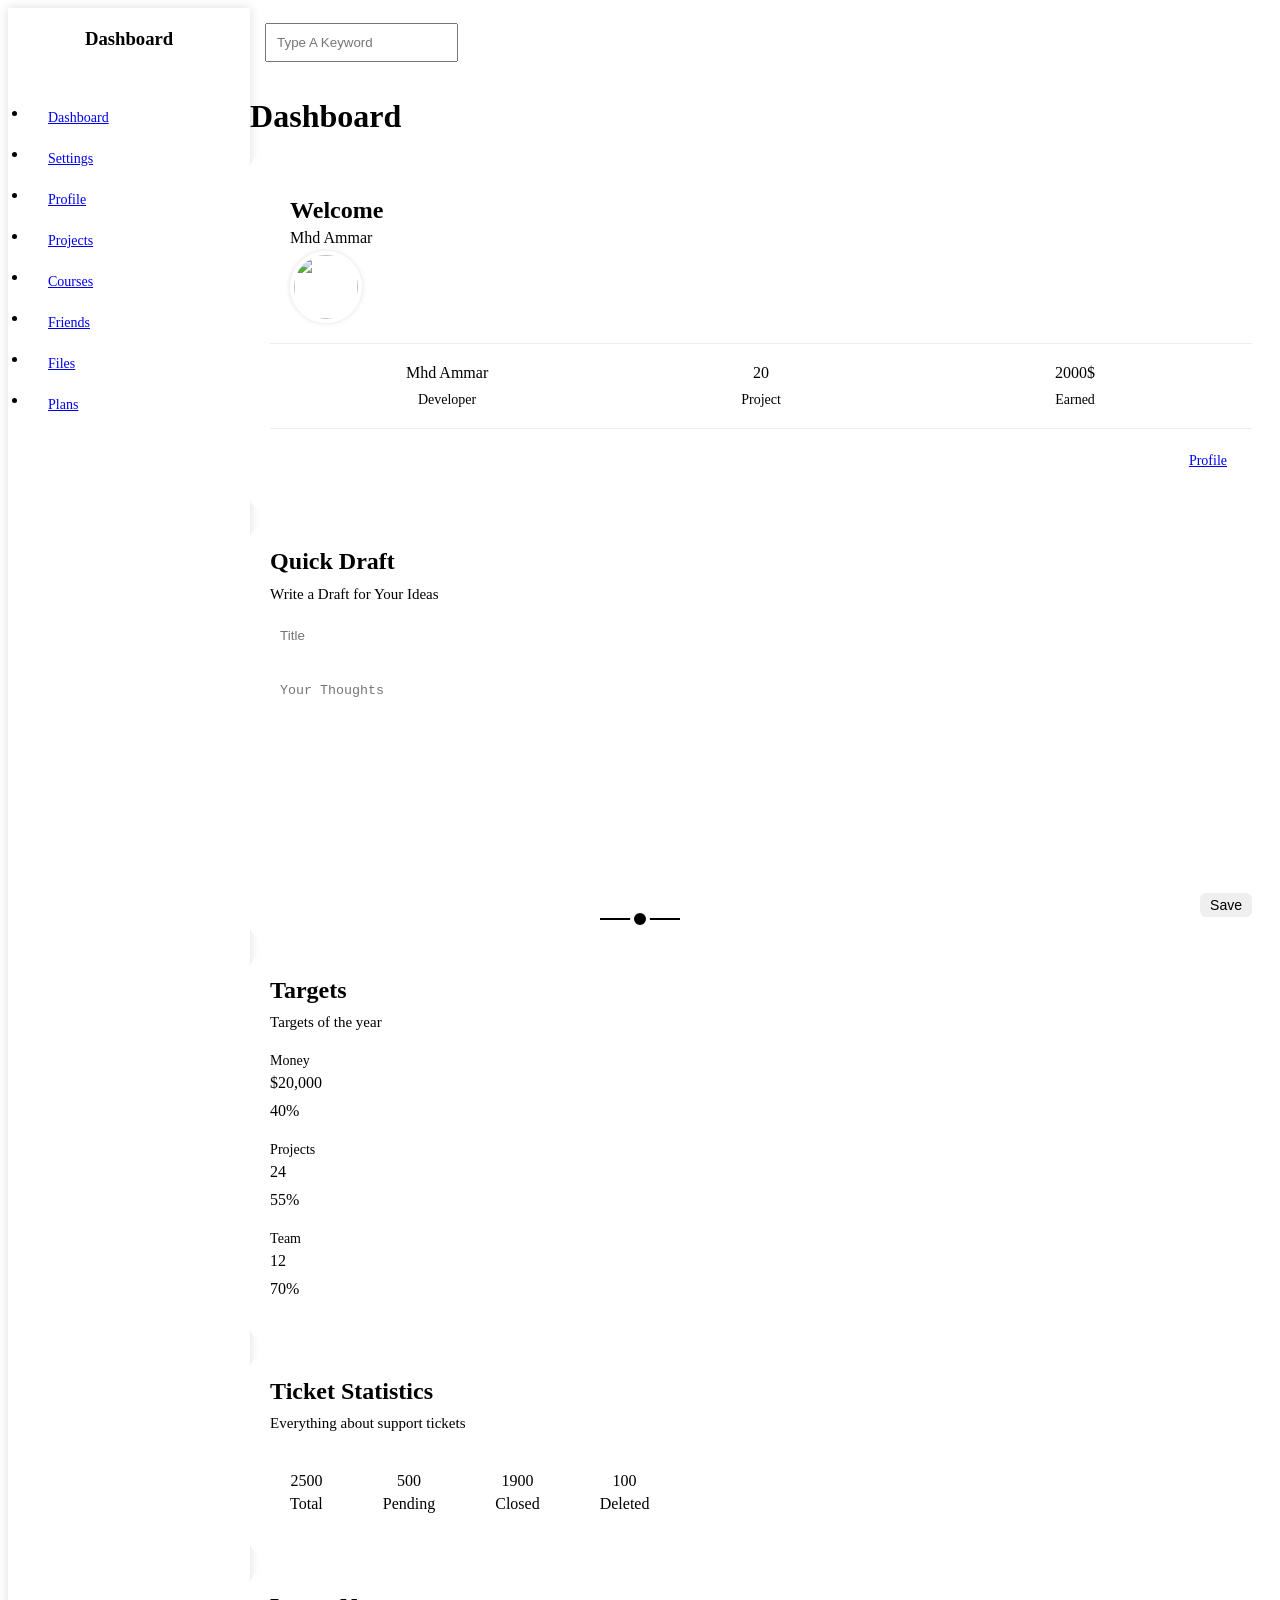
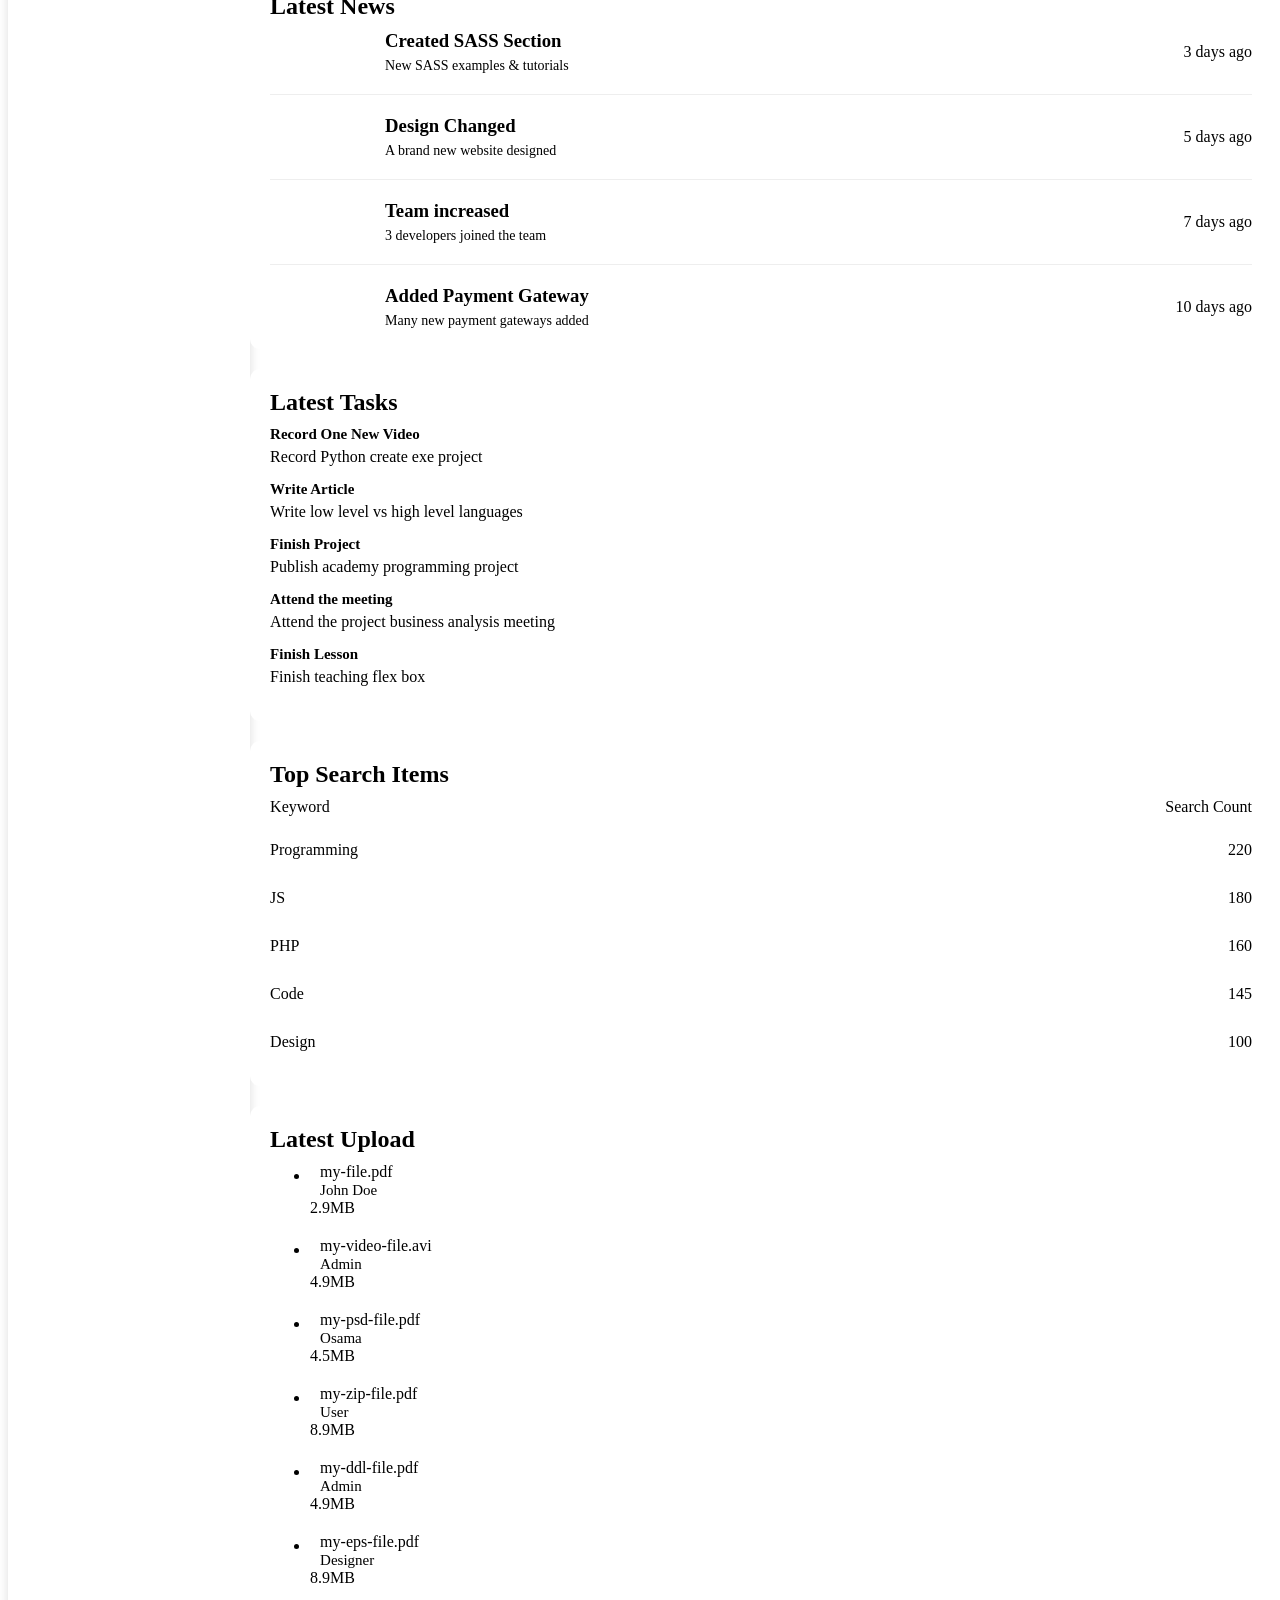
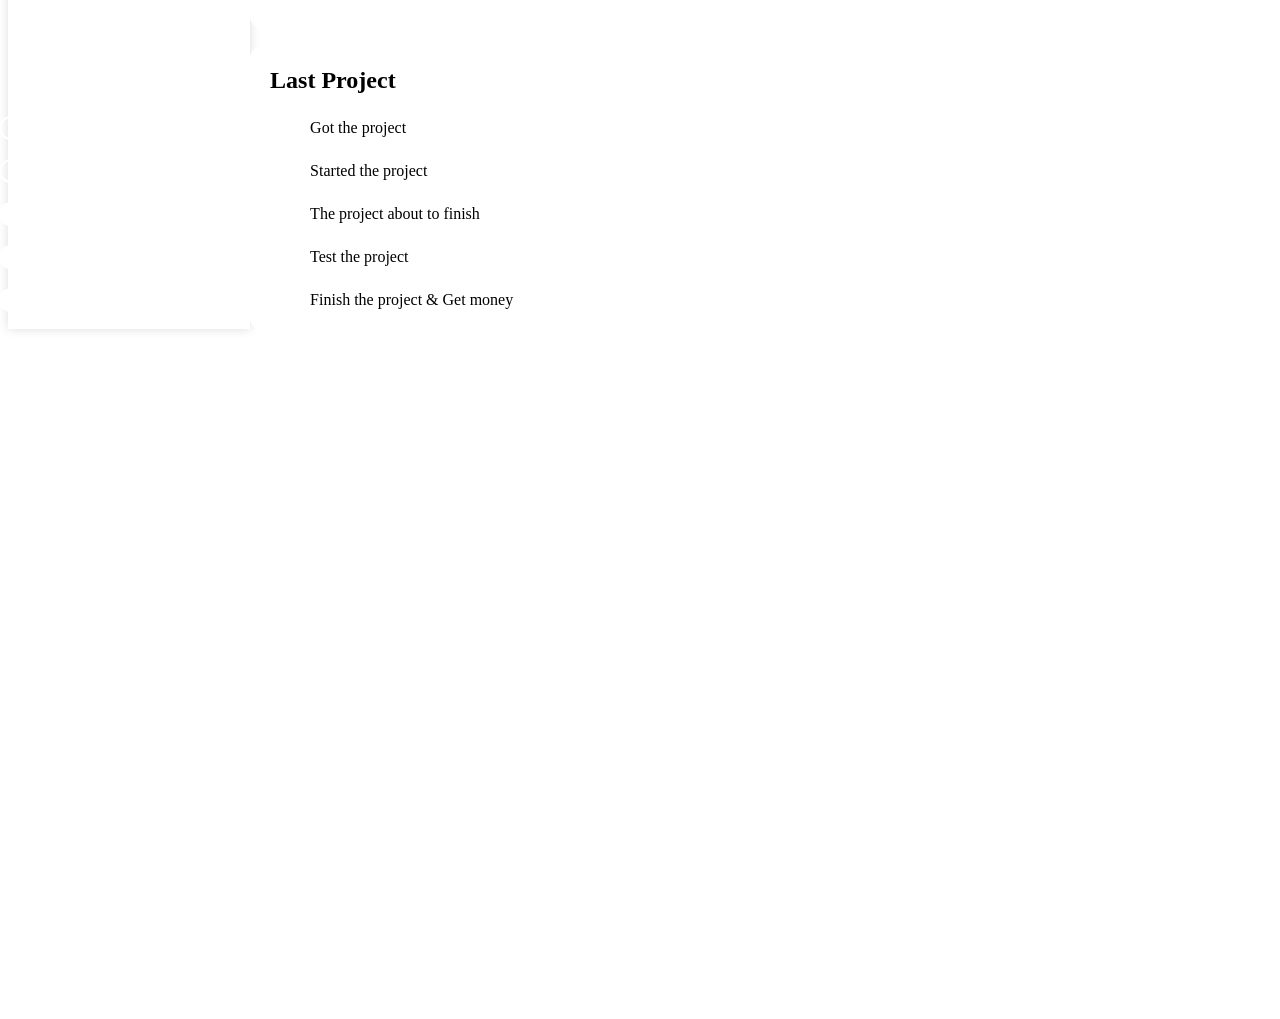
==== commit 38454db7: "last project widget" ====
--- a/index.html
+++ b/index.html
@@ -38,6 +38,7 @@
     <link rel="stylesheet" href="style/sections/lates-news.css">
     <link rel="stylesheet" href="style/sections/tasks.css">
     <link rel="stylesheet" href="style/sections/latest-upload.css">
+    <link rel="stylesheet" href="style/sections/last-project.css">
 
     <!-- Google Fonts -->
     <link rel="preconnect" href="https://fonts.googleapis.com">
@@ -430,6 +431,19 @@
                     </ul>
                 </div>
                 <!-- End Latest Upload -->
+                <!-- Start Last Project -->
+                <div class="last-project widget p-relative">
+                    <h2 class="mt-0 mb-10">Last Project</h2>
+                    <ul class="list-none m-0 p-relative">
+                        <li class="mt-25 d-flex align-center done">Got the project</li>
+                        <li class="mt-25 d-flex align-center done">Started the project</li>
+                        <li class="mt-25 d-flex align-center current">The project about to finish</li>
+                        <li class="mt-25 d-flex align-center">Test the project</li>
+                        <li class="mt-25 d-flex align-center">Finish the project & Get money</li>
+                    </ul>
+                    <img src="/images/plane.webp" alt="" class="launch-icon hide-mobile">
+                </div>
+                <!-- End Last Project -->
             </div>
         </div>
     </div>
--- a/style/framework/padding-and-margin.css
+++ b/style/framework/padding-and-margin.css
@@ -14,10 +14,21 @@
     padding: 20px;
 }
 
+.pt-15 {
+    padding-top: 15px;
+}
+
 .pr-10 {
     padding-right: 10px;
 }
 
+.pb-10 {
+    padding-bottom: 10px;
+}
+
+.pb-15 {
+    padding-bottom: 15px;
+}
 
 .pl-10 {
     padding-left: 10px;
@@ -26,6 +37,10 @@
 .m-20 {
     margin: 20px;
 }
+
+.m-0 {
+    margin: 0;
+}  
 
 .mt-0 {
     margin-top: 0;
@@ -41,6 +56,10 @@
 
 .mt-20 {
     margin-top: 20px;
+}
+
+.mt-25 {
+    margin-top: 25px;
 }
 
 .mr-5 {
@@ -63,6 +82,10 @@
     margin-bottom: 10px;
 }
 
+.mb-115 {
+    margin-bottom: 115px;
+}
+
 .mb-20 {
     margin-bottom: 20px;
 }
--- a/style/sections/last-project.css
+++ b/style/sections/last-project.css
@@ -0,0 +1,48 @@
+.last-project ul::before {
+    content: "";
+    position: absolute;
+    left: 10px;
+    width: 2px;
+    height: 100%;
+    background-color: var(--blue-color);
+}
+
+.last-project ul li::before {
+    content: "";
+    position: absolute;
+    left: -1px;
+    width: 20px;
+    height: 20px;
+    display: block;
+    border-radius: 50%;
+    background-color: white;
+    border: 2px solid white;
+    outline: 2px solid var(--blue-color);
+    margin-right: 15px;
+}
+
+.last-project ul li.done::before {
+    background-color: var(--blue-color);
+}
+
+.last-project ul li.current::before {
+    animation: change-color 0.8s infinite alternate;
+}
+
+.last-project .launch-icon {
+    position: absolute;
+    width: 160px;
+    right: 0;
+    bottom: 0;
+    opacity: 0.1;
+}
+
+@keyframes change-color {
+    from {
+        background-color: var(--blue-color);
+    }
+
+    to {
+        background-color: white;
+    }
+}
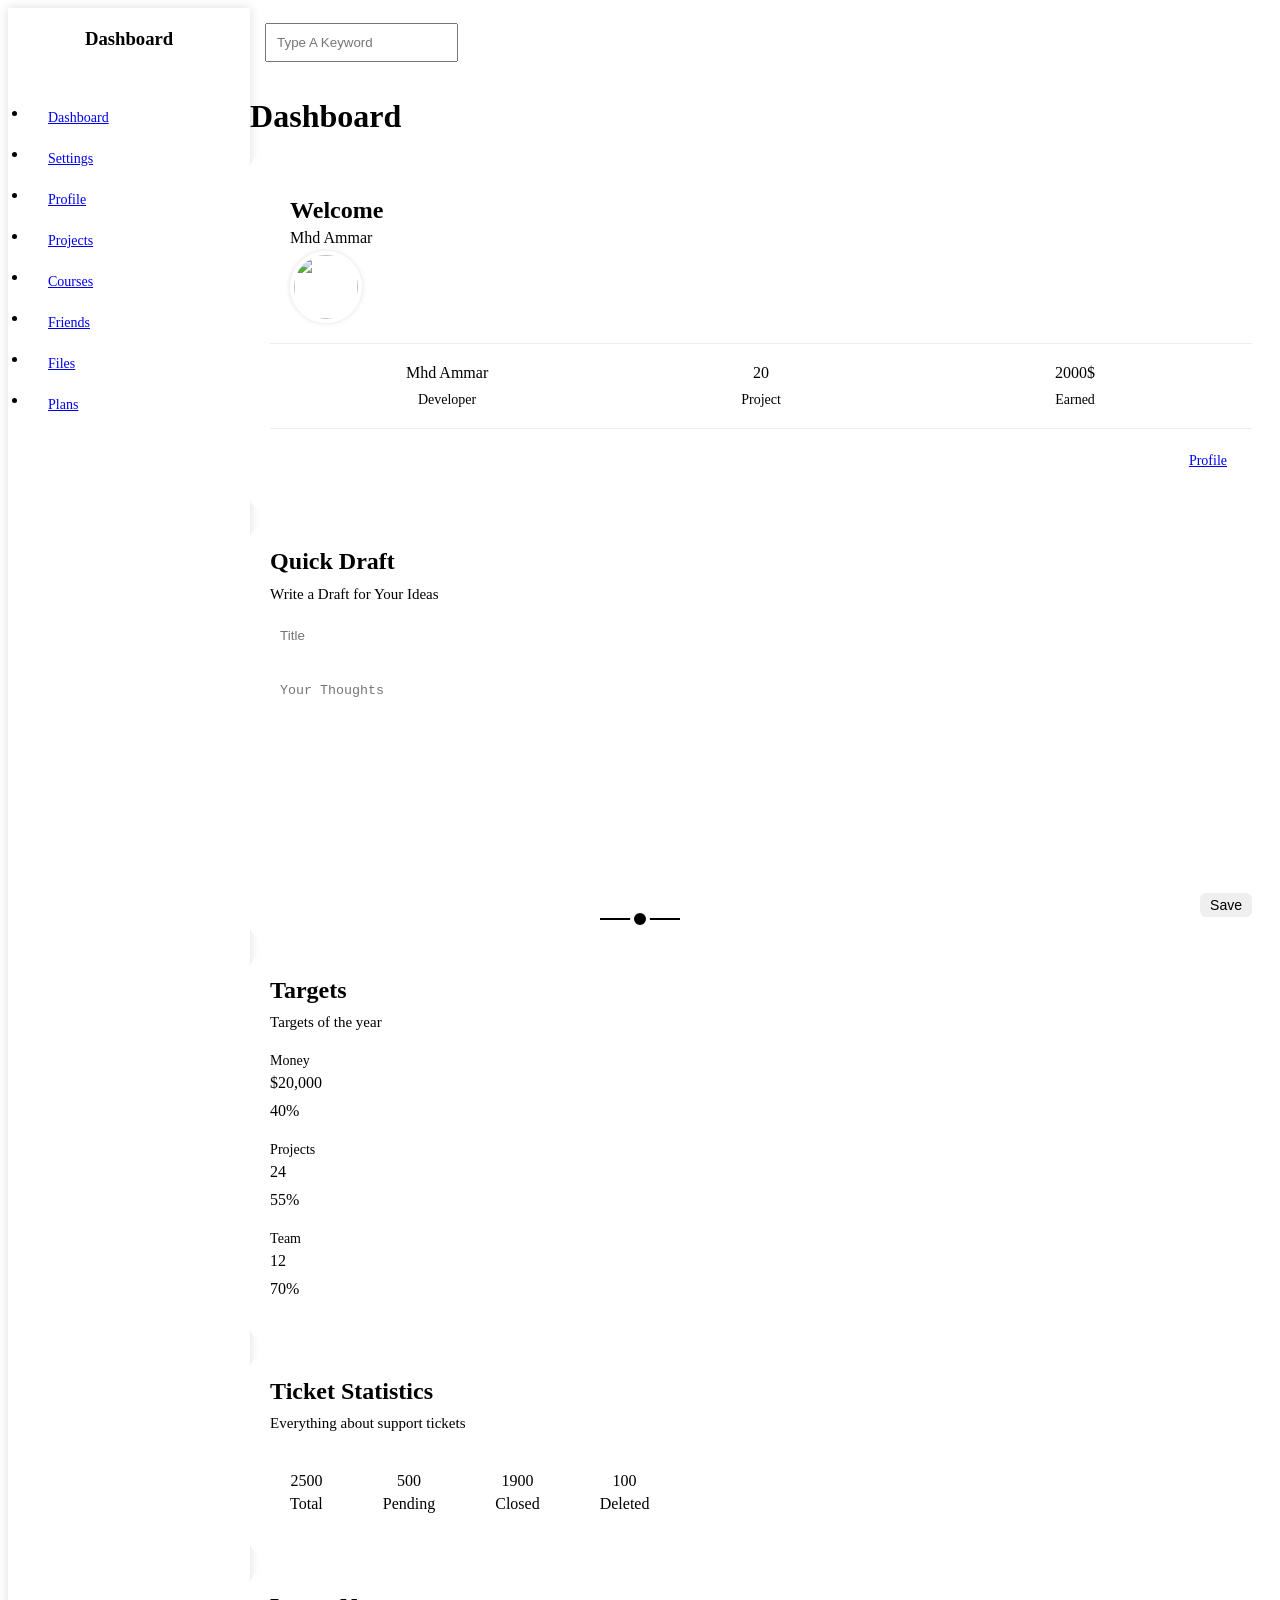
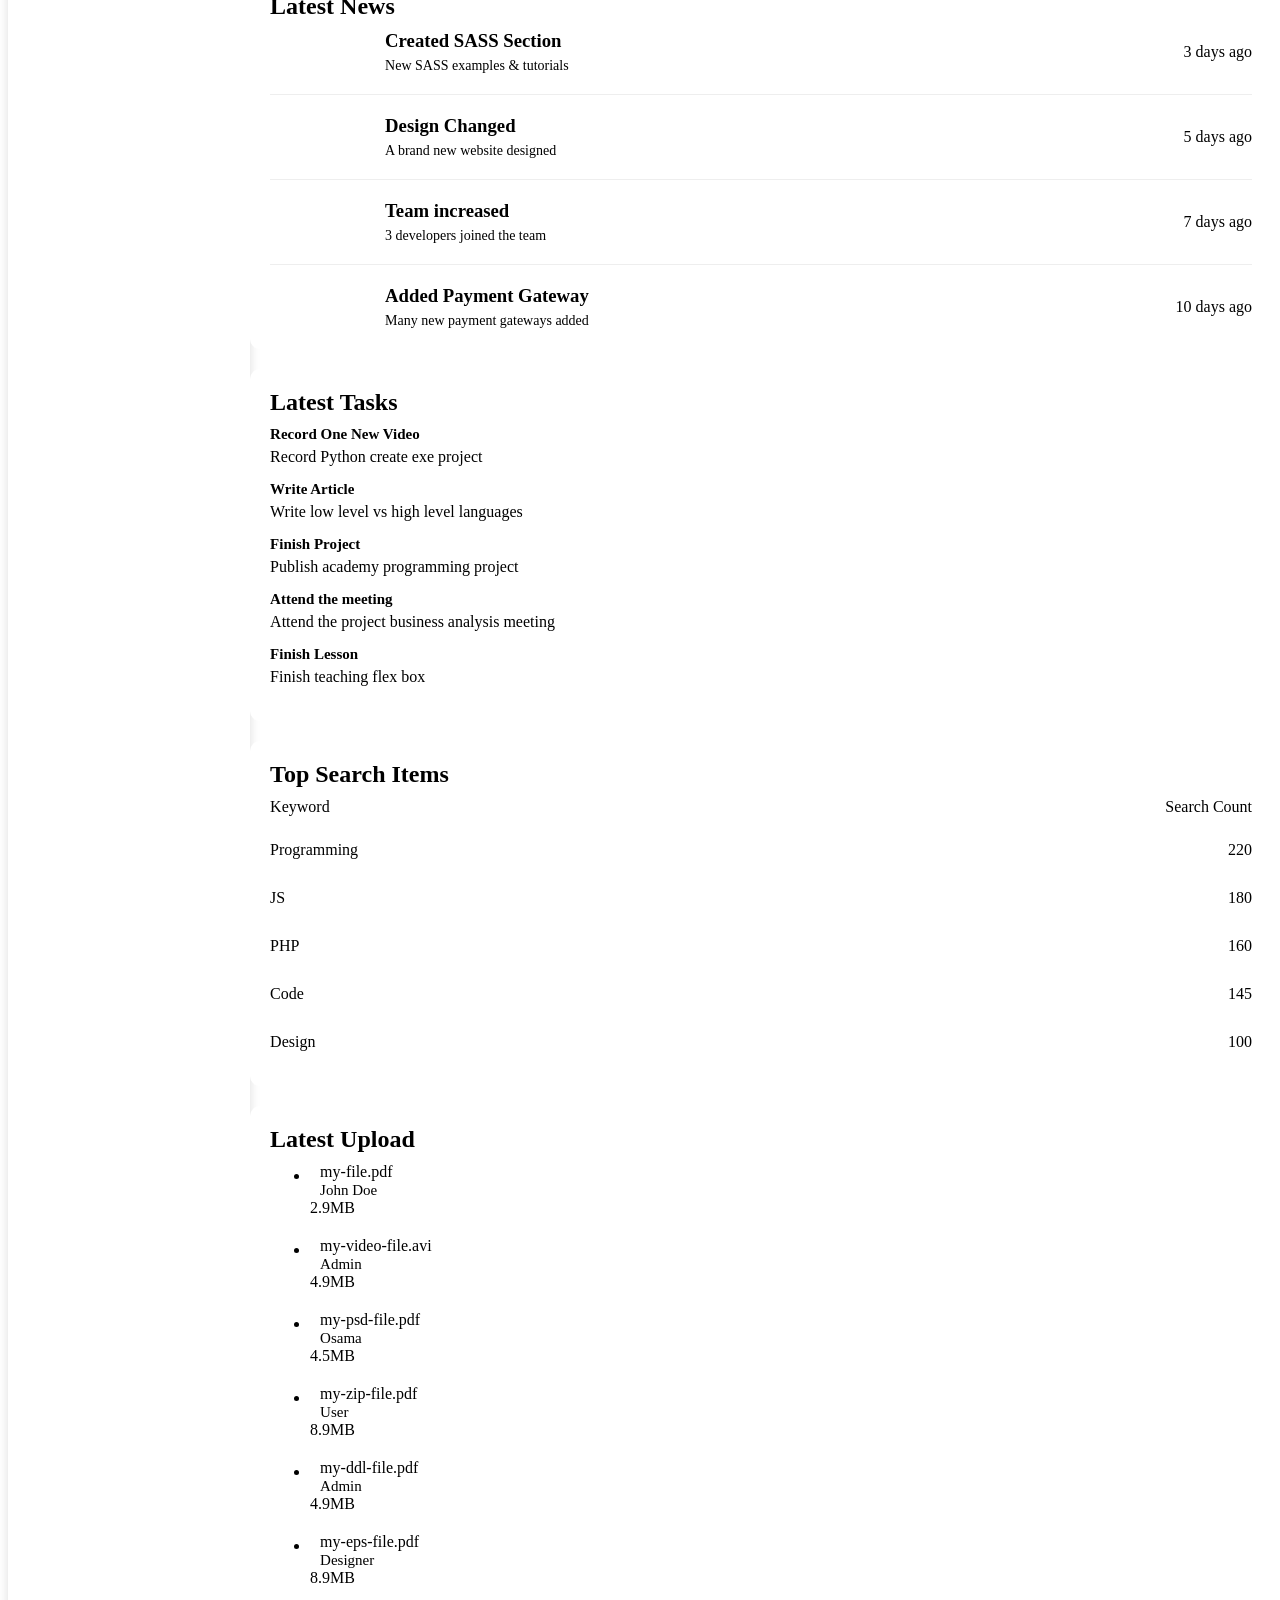
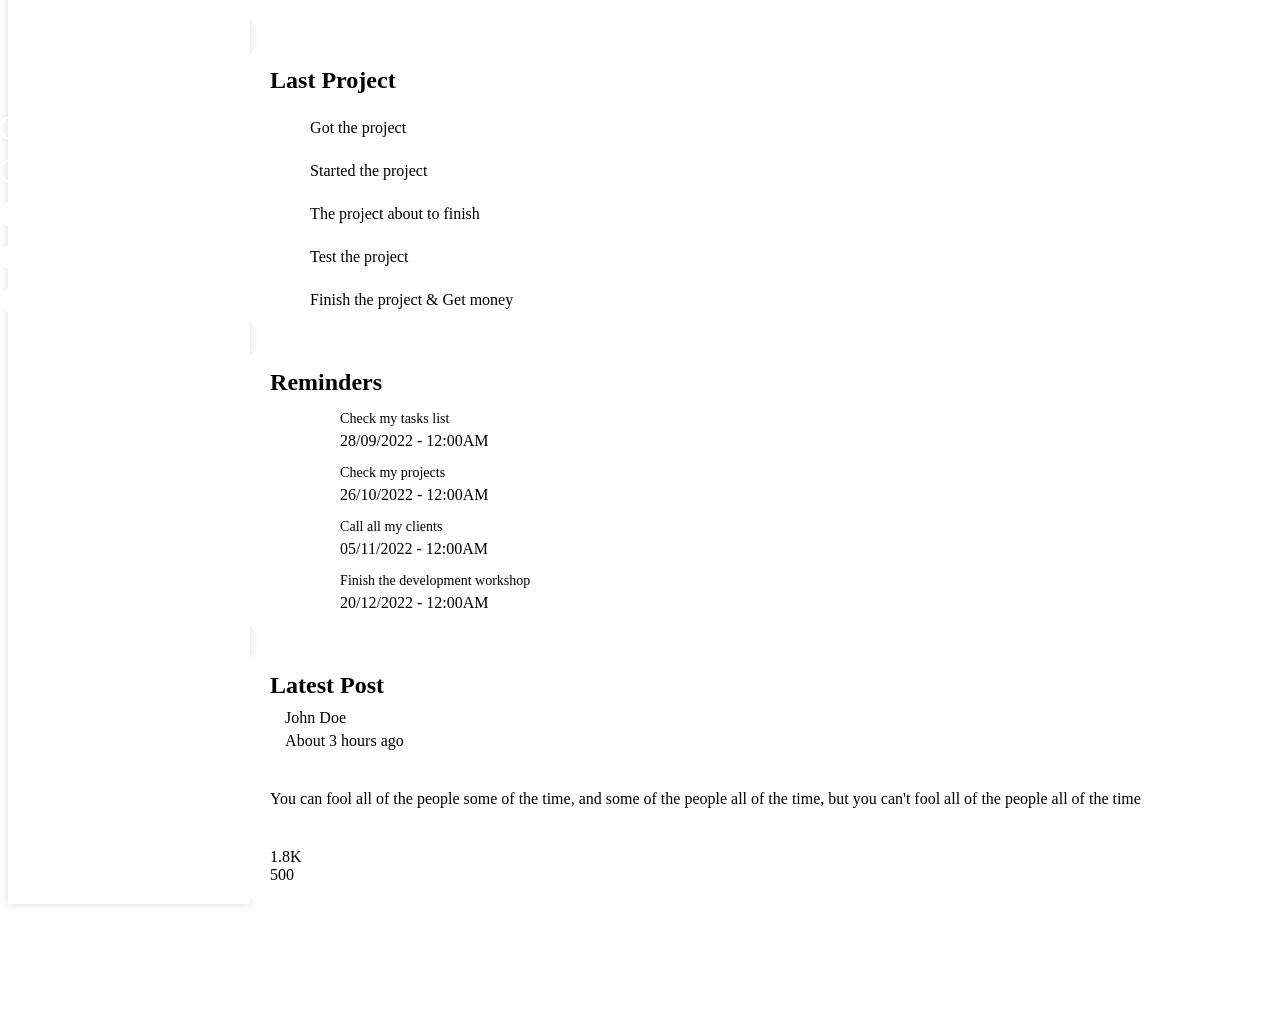
==== commit b94d043b: "last-post widget" ====
--- a/index.html
+++ b/index.html
@@ -39,6 +39,8 @@
     <link rel="stylesheet" href="style/sections/tasks.css">
     <link rel="stylesheet" href="style/sections/latest-upload.css">
     <link rel="stylesheet" href="style/sections/last-project.css">
+    <link rel="stylesheet" href="style/sections/reminders.css">
+    <link rel="stylesheet" href="style/sections/last-post.css">
 
     <!-- Google Fonts -->
     <link rel="preconnect" href="https://fonts.googleapis.com">
@@ -444,6 +446,64 @@
                     <img src="/images/plane.webp" alt="" class="launch-icon hide-mobile">
                 </div>
                 <!-- End Last Project -->
+                <!-- Start Reminders -->
+                <div class="reminders widget p-relative">
+                    <h2 class="mt-0 mb-10">Reminders</h2>
+                    <ul class="m-0 list-none">
+                        <li class="d-flex align-center mt-15">
+                            <span class="key bg-blue mr-15 d-block rad-half"></span>
+                            <div class="pl-15 blue">
+                                <p class="fs-14 fw-bold mt-0 mb-5">Check my tasks list</p>
+                                <span class="fs-13 c-grey">28/09/2022 - 12:00AM</span>
+                            </div>
+                        </li>
+                        <li class="d-flex align-center mt-15">
+                            <span class="key bg-green mr-15 d-block rad-half"></span>
+                            <div class="pl-15 green">
+                                <p class="fs-14 fw-bold mt-0 mb-5">Check my projects</p>
+                                <span class="fs-13 c-grey">26/10/2022 - 12:00AM</span>
+                            </div>
+                        </li>
+                        <li class="d-flex align-center mt-15">
+                            <span class="key bg-orange mr-15 d-block rad-half"></span>
+                            <div class="pl-15 orange">
+                                <p class="fs-14 fw-bold mt-0 mb-5">Call all my clients</p>
+                                <span class="fs-13 c-grey">05/11/2022 - 12:00AM</span>
+                            </div>
+                        </li>
+                        <li class="d-flex align-center mt-15">
+                            <span class="key bg-red mr-15 d-block rad-half"></span>
+                            <div class="pl-15 red">
+                                <p class="fs-14 fw-bold mt-0 mb-5">Finish the development workshop</p>
+                                <span class="fs-13 c-grey">20/12/2022 - 12:00AM</span>
+                            </div>
+                        </li>
+                    </ul>
+                </div>
+                <!-- End Reminders -->
+                <div class="latest-post widget p-relative">
+                    <h2 class="mt-0 mb-10">Latest Post</h2>
+                    <div class="top d-flex align-center">
+                        <img src="images/g1010.webp" alt="" class="avatar mr-15">
+                        <div class="info">
+                            <span class="d-block mb-5 fw-bold">John Doe</span>
+                            <span class="c-grey">About 3 hours ago</span>
+                        </div>
+                    </div>
+                    <div class="post-content txt-c-mobile pt-20 pb-20 mt-20 mb-20">
+                        You can fool all of the people some of the time, and some of the people all of the time, but you can't fool all of the people all of the time
+                    </div>
+                    <div class="post-stats between-flex c-grey">
+                        <div>
+                            <i class="fa-regular fa-heart c-red"></i>
+                            <span>1.8K</span>
+                        </div>
+                        <div>
+                            <i class="fa-regular fa-comments"></i>
+                            <span>500</span>
+                        </div>
+                    </div>
+                </div>
             </div>
         </div>
     </div>
--- a/style/framework/padding-and-margin.css
+++ b/style/framework/padding-and-margin.css
@@ -18,6 +18,10 @@
     padding-top: 15px;
 }
 
+.pt-20 {
+    padding-top: 20px;
+}
+
 .pr-10 {
     padding-right: 10px;
 }
@@ -30,8 +34,16 @@
     padding-bottom: 15px;
 }
 
+.pb-20 {
+    padding-bottom: 20px;
+}
+
 .pl-10 {
     padding-left: 10px;
+}
+
+.pl-15 {
+    padding-left: 15px;
 }
 
 .m-20 {
@@ -52,6 +64,10 @@
 
 .mt-10 {
     margin-top: 10px;
+}
+
+.mt-15 {
+    margin-top: 15px;
 }
 
 .mt-20 {
--- a/style/sections/last-post.css
+++ b/style/sections/last-post.css
@@ -0,0 +1,12 @@
+.last-post .avatar {
+    width: 48px;
+    height: 48px;
+}
+
+.last-post .post-content {
+    text-transform: capitalize;
+    line-height: 1.8;
+    border-top: 1px solid #EEE;
+    border-bottom: 1px solid #EEE;
+    min-height: 140px;
+}
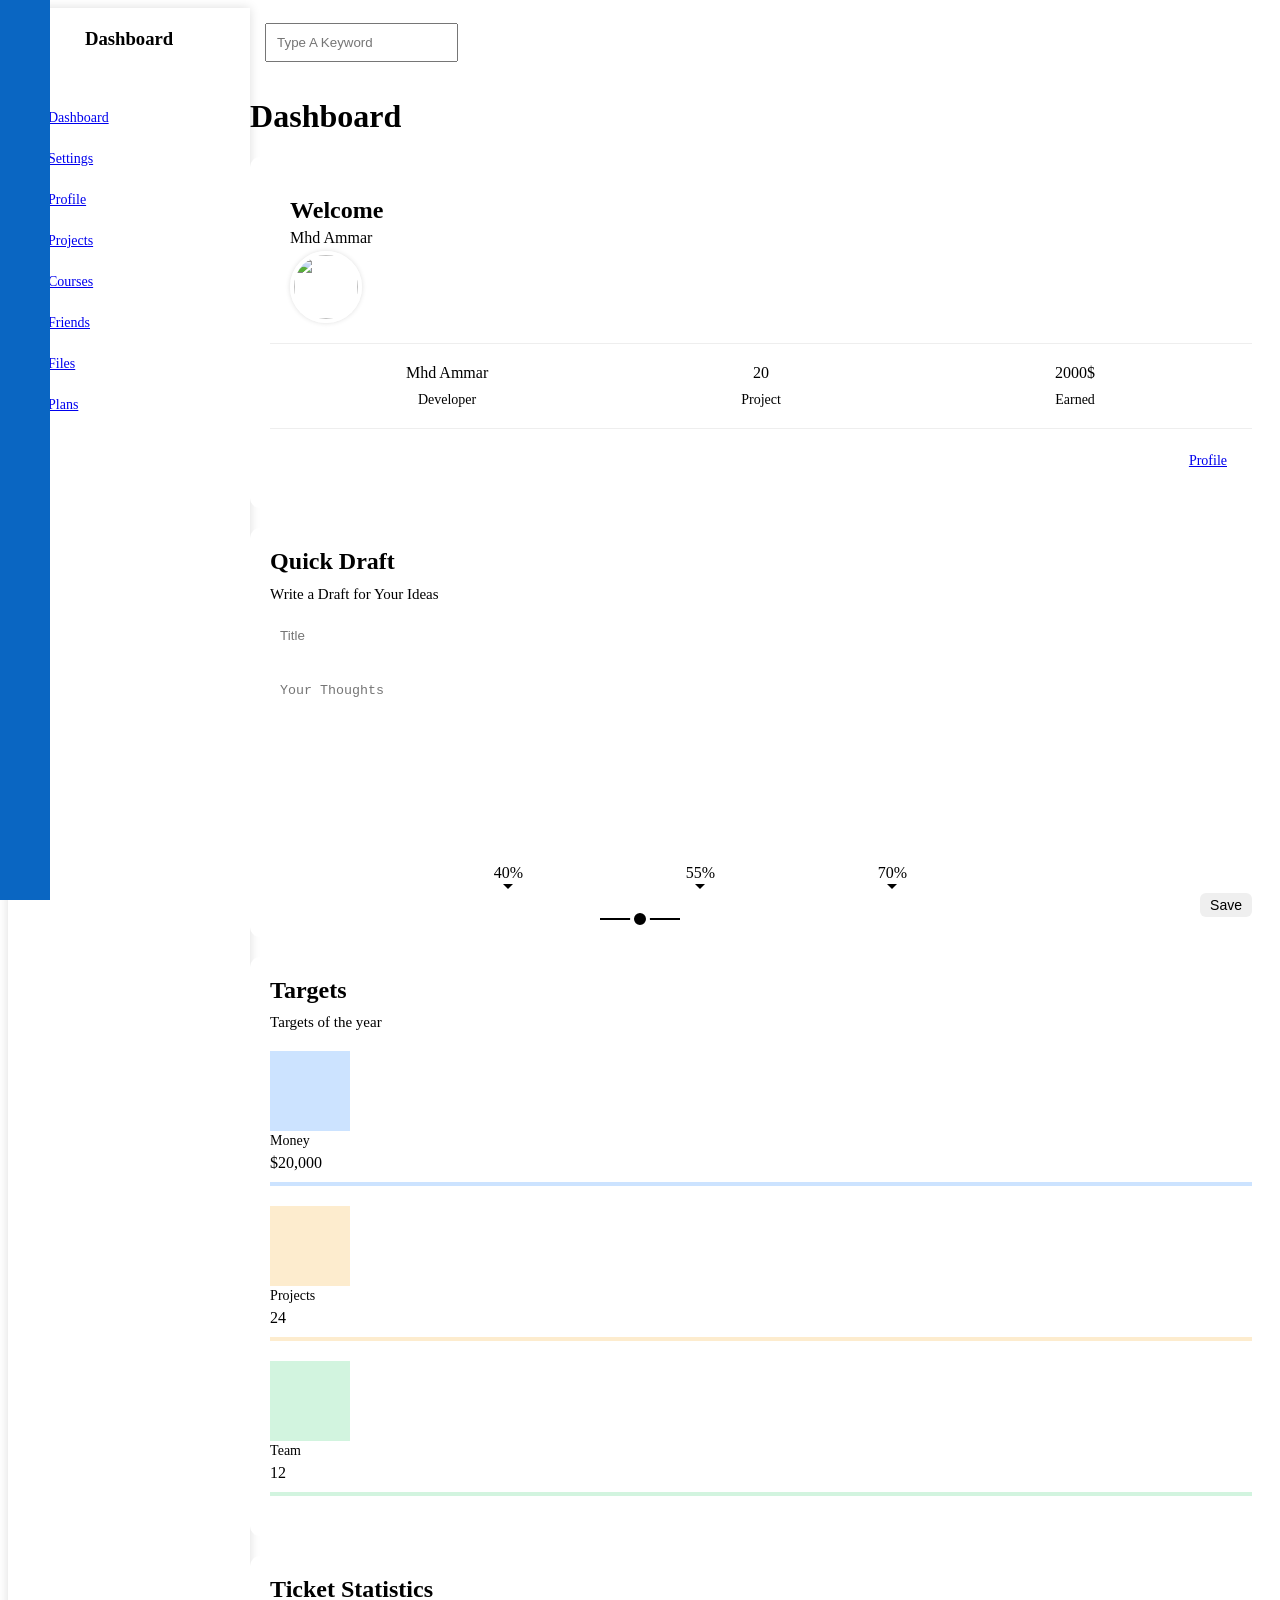
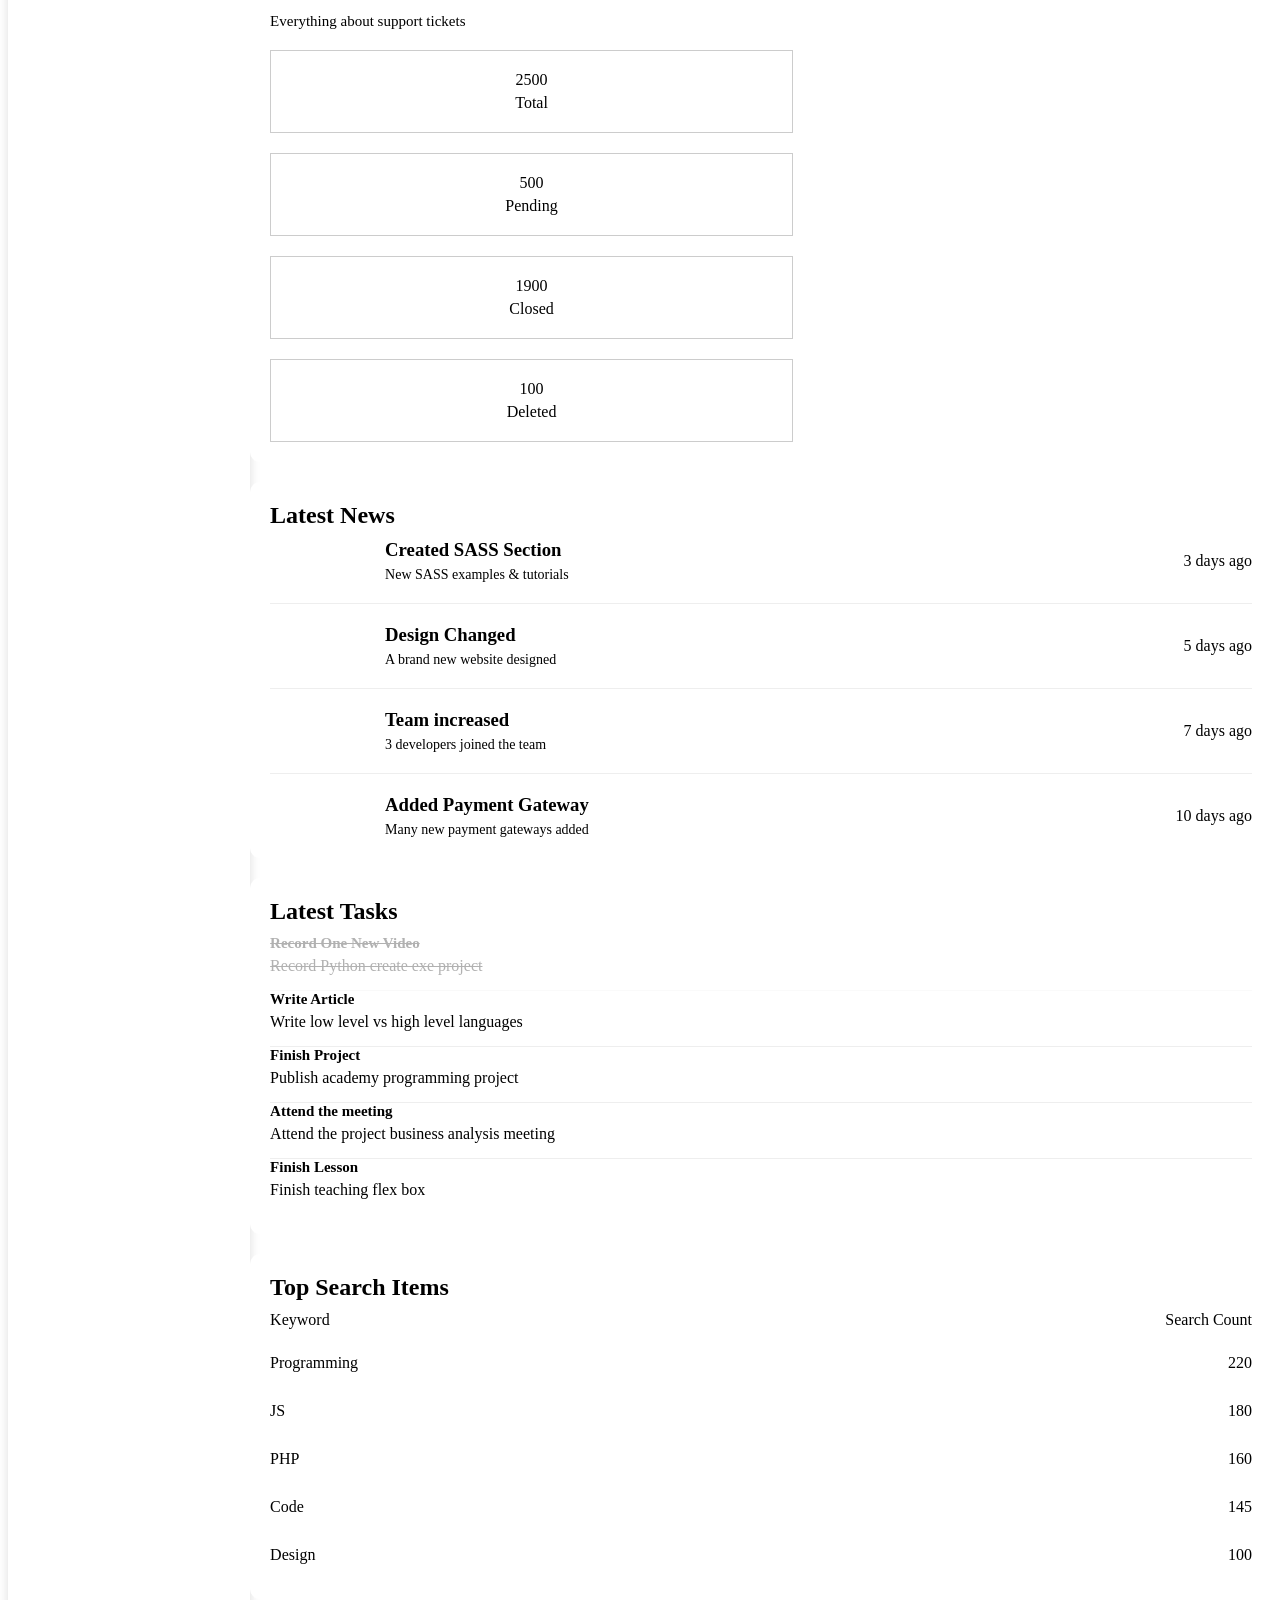
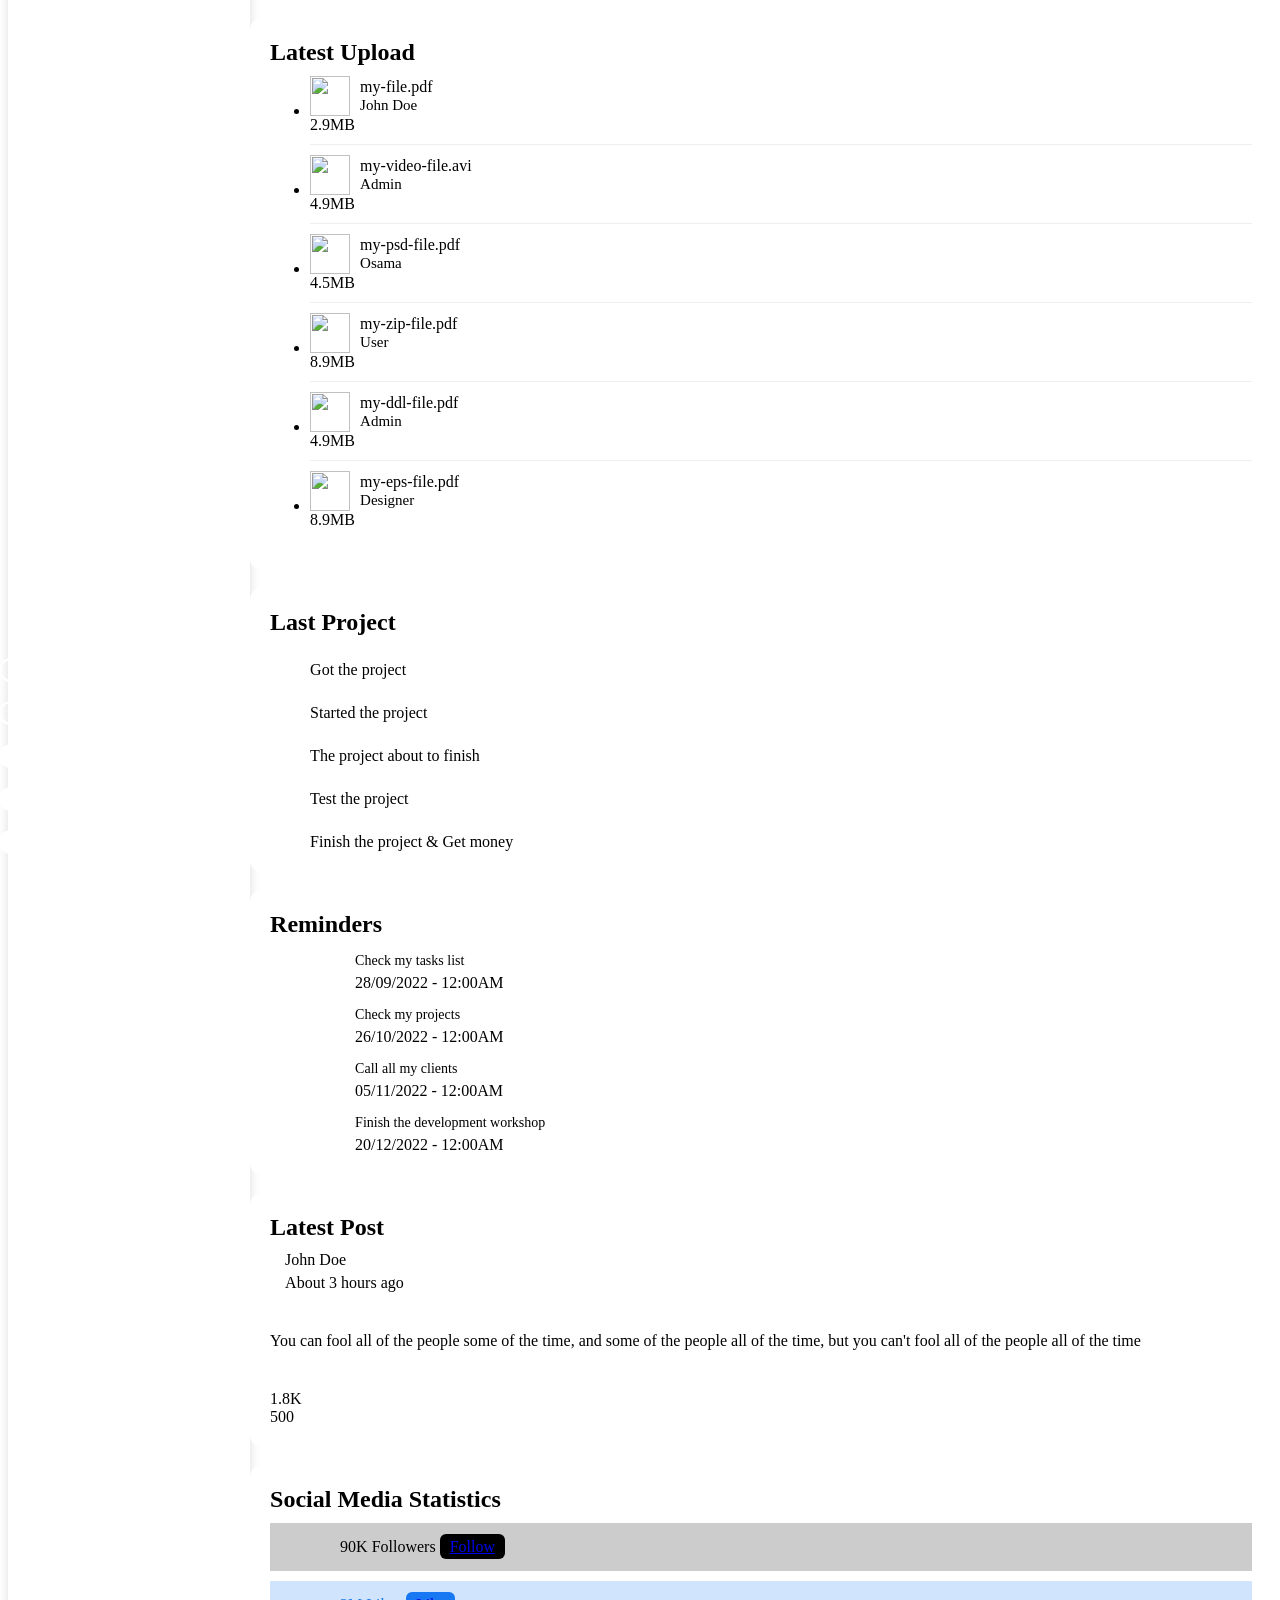
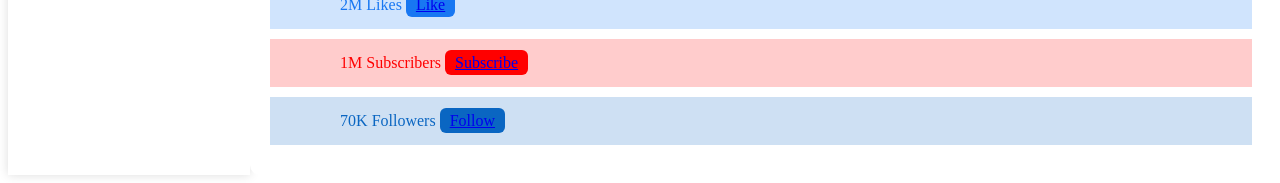
==== commit 825a19b7: "social media widget" ====
--- a/index.html
+++ b/index.html
@@ -31,16 +31,17 @@
     <!-- Sections CSS Files -->
     <link rel="stylesheet" href="style/sections/sidebar.css">
     <link rel="stylesheet" href="style/sections/content.css">
-    <link rel="stylesheet" href="style/sections/welcome.css">
-    <link rel="stylesheet" href="style/sections/quick-draft.css">
-    <link rel="stylesheet" href="style/sections/targets.css">
-    <link rel="stylesheet" href="style/sections/tickets.css">
-    <link rel="stylesheet" href="style/sections/lates-news.css">
-    <link rel="stylesheet" href="style/sections/tasks.css">
-    <link rel="stylesheet" href="style/sections/latest-upload.css">
-    <link rel="stylesheet" href="style/sections/last-project.css">
-    <link rel="stylesheet" href="style/sections/reminders.css">
-    <link rel="stylesheet" href="style/sections/last-post.css">
+    <link rel="stylesheet" href="style/sections/dashboard/welcome.css">
+    <link rel="stylesheet" href="style/sections/dashboard/quick-draft.css">
+    <link rel="stylesheet" href="style/sections/dashboard/targets.css">
+    <link rel="stylesheet" href="style/sections/dashboard/tickets.css">
+    <link rel="stylesheet" href="style/sections/dashboard/lates-news.css">
+    <link rel="stylesheet" href="style/sections/dashboard/tasks.css">
+    <link rel="stylesheet" href="style/sections/dashboard/latest-upload.css">
+    <link rel="stylesheet" href="style/sections/dashboard/last-project.css">
+    <link rel="stylesheet" href="style/sections/dashboard/reminders.css">
+    <link rel="stylesheet" href="style/sections/dashboard/last-post.css">
+    <link rel="stylesheet" href="style/sections/dashboard/social-media.css">
 
     <!-- Google Fonts -->
     <link rel="preconnect" href="https://fonts.googleapis.com">
@@ -481,6 +482,7 @@
                     </ul>
                 </div>
                 <!-- End Reminders -->
+                <!-- Start Last Post -->
                 <div class="latest-post widget p-relative">
                     <h2 class="mt-0 mb-10">Latest Post</h2>
                     <div class="top d-flex align-center">
@@ -504,6 +506,32 @@
                         </div>
                     </div>
                 </div>
+                <!-- End Last Post -->
+                <!-- Start Social Media Stats -->
+                <div class="social-media widget p-relative">
+                    <h2 class="mt-0 mb-10">Social Media Statistics</h2>
+                    <div class="box x p-15 p-relative mb-10 between-flex">
+                        <i class="fa-brands fa-x fa-2x c-white h-full center-flex"></i>
+                        <span>90K Followers</span>
+                        <a href="#" class="fs-13 c-white btn-shape">Follow</a>
+                    </div>
+                    <div class="box facebook p-15 p-relative mb-10 between-flex">
+                        <i class="fa-brands fa-facebook-f fa-2x c-white h-full center-flex"></i>
+                        <span>2M Likes</span>
+                        <a href="#" class="fs-13 c-white btn-shape">Like</a>
+                    </div>
+                    <div class="box youtube p-15 p-relative mb-10 between-flex">
+                        <i class="fa-brands fa-youtube fa-2x c-white h-full center-flex"></i>
+                        <span>1M Subscribers</span>
+                        <a href="#" class="fs-13 c-white btn-shape">Subscribe</a>
+                    </div>
+                    <div class="box linkedin p-15 p-relative mb-10 between-flex">
+                        <i class="fa-brands fa-linkedin fa-2x c-white h-full center-flex"></i>
+                        <span>70K Followers</span>
+                        <a href="#" class="fs-13 c-white btn-shape">Follow</a>
+                    </div>
+                </div>
+                <!-- End Social Media Stats -->
             </div>
         </div>
     </div>
--- a/style/framework/box.css
+++ b/style/framework/box.css
@@ -34,6 +34,10 @@
     width: fit-content;
 }
 
+.h-full {
+    height: 100%;
+}
+
 .f-wrap {
     flex-wrap: wrap;
 }
--- a/style/sections/dashboard/welcome.css
+++ b/style/sections/dashboard/welcome.css
@@ -0,0 +1,46 @@
+.welcome {
+    overflow: hidden;
+}
+
+.welcome .intro img {
+    width: 200px;
+    margin-bottom: -10px;
+}
+
+.welcome .avatar {
+    width: 64px;
+    height: 64px;
+    border: 2px solid white;
+    border-radius: 50%;
+    padding: 2px;
+    box-shadow: 0 0 5px #ddd;
+    margin-left: 20px;
+    margin-top: -32px;
+}
+
+.welcome .body {
+    border-top: 1px solid #eee;
+    border-bottom: 1px solid #eee;
+}
+
+.welcome .body > div {
+    flex: 1;
+}
+
+.welcome .visit {
+    margin: 0 15px 15px auto;
+}
+
+@media (max-width: 767px) {
+    .welcome .intro {
+        padding-bottom: 30px;
+    }
+
+    .welcome .avatar {
+        margin-left: 0;
+    }
+
+    .welcome .body > div:not(:last-child) {
+        margin-bottom: 20px;
+    }
+}
--- a/style/sections/dashboard/quick-draft.css
+++ b/style/sections/dashboard/quick-draft.css
@@ -0,0 +1,8 @@
+.quick-draft textarea {
+    resize: none;
+    min-height: 180px;
+}
+
+.quick-draft .save {
+    margin-left: auto;
+}
--- a/style/sections/dashboard/targets.css
+++ b/style/sections/dashboard/targets.css
@@ -0,0 +1,71 @@
+.targets .target-row .icon{
+    width: 80px;
+    height: 80px;
+    margin-right: 15px;
+}
+
+.targets .details {
+    flex: 1;
+}
+
+.targets .details .progress {
+    height: 4px;
+}
+
+.targets .details .progress > span {
+    position: absolute;
+    left: 0;
+    top: 0;
+    height: 100%;
+}
+
+.targets .details .progress > span span {
+    position: absolute;
+    bottom: 16px;
+    right: -16px;
+    padding: 2px 5px;
+}
+
+.targets .details .progress > span span::after {
+    content: "";
+    position: absolute;
+    border-color: transparent;
+    border-width: 5px;
+    border-style: solid;
+    bottom: -10px;
+    left: 50%;
+    transform: translateX(-50%);
+}
+
+.targets .details .progress > .blue span::after {
+    border-top-color: var(--blue-color);
+}
+
+.targets .details .progress > .orange span::after {
+    border-top-color: var(--orange-color);
+}
+
+.targets .details .progress > .green span::after {
+    border-top-color: var(--green-color);
+}
+
+.blue .icon, .blue .progress {
+    background-color: rgb(0 117 255 / 20%);
+}
+
+.orange .icon, .orange .progress {
+    background-color: rgb(245 158 11 / 20%);
+}
+
+.green .icon, .green .progress {
+    background-color: rgb(34 197 94 / 20%);
+}
+
+@media (max-width: 767px) {
+    .targets .target-row .icon{
+        width: 40px;
+        height: 40px;
+        margin-right: 15px;
+    }
+
+}
--- a/style/sections/dashboard/tickets.css
+++ b/style/sections/dashboard/tickets.css
@@ -0,0 +1,10 @@
+.tickets .box {
+    border: 1px solid #CCC;
+    width: calc(50% - 10px);
+}
+
+@media (max-width: 767px) {
+    .tickets .box {
+        width: 100%;
+    }
+}
--- a/style/sections/dashboard/lates-news.css
+++ b/style/sections/dashboard/lates-news.css
@@ -0,0 +1,17 @@
+.latest-news .news-row:not(:last-of-type) {
+    margin-bottom: 20px;
+    padding-bottom: 20px;
+    border-bottom: 1px solid #EEE;
+}
+
+.latest-news .news-row img {
+    width: 100px;
+}
+
+.latest-news .info {
+    flex-grow: 1;
+}
+
+.latest-news .info h3 {
+    margin: 0 0 6px;
+}
--- a/style/sections/dashboard/tasks.css
+++ b/style/sections/dashboard/tasks.css
@@ -0,0 +1,32 @@
+.tasks .task-row:not(:last-of-type) {
+    border-bottom: 1px solid #EEE;
+}
+
+.tasks .info {
+    flex-grow: 1;
+}
+
+.tasks .done {
+    opacity: 0.3;
+}
+
+.tasks .done h3, .tasks .done p {
+    text-decoration: line-through;
+}
+
+.tasks .actions .icon {
+    transition: var(--transition-duration);
+}
+
+.tasks .actions .icon:hover {
+    transform: translateY(-2px);
+}
+
+@media (max-width: 767px) {
+    .tasks .actions .icon {
+        margin-top: 5px;
+        margin-bottom: 5px;
+        display: flex;
+        flex-direction: column;
+    }
+}
--- a/style/sections/dashboard/latest-upload.css
+++ b/style/sections/dashboard/latest-upload.css
@@ -0,0 +1,8 @@
+.latest-upload ul li:not(:last-of-type) {
+    border-bottom: 1px solid #eee;
+}
+
+.latest-upload img {
+    width: 40px;
+    height: 40px;
+}
--- a/style/sections/dashboard/last-project.css
+++ b/style/sections/dashboard/last-project.css
@@ -0,0 +1,48 @@
+.last-project ul::before {
+    content: "";
+    position: absolute;
+    left: 10px;
+    width: 2px;
+    height: 100%;
+    background-color: var(--blue-color);
+}
+
+.last-project ul li::before {
+    content: "";
+    position: absolute;
+    left: -1px;
+    width: 20px;
+    height: 20px;
+    display: block;
+    border-radius: 50%;
+    background-color: white;
+    border: 2px solid white;
+    outline: 2px solid var(--blue-color);
+    margin-right: 15px;
+}
+
+.last-project ul li.done::before {
+    background-color: var(--blue-color);
+}
+
+.last-project ul li.current::before {
+    animation: change-color 0.8s infinite alternate;
+}
+
+.last-project .launch-icon {
+    position: absolute;
+    width: 160px;
+    right: 0;
+    bottom: 0;
+    opacity: 0.1;
+}
+
+@keyframes change-color {
+    from {
+        background-color: var(--blue-color);
+    }
+
+    to {
+        background-color: white;
+    }
+}
--- a/style/sections/dashboard/reminders.css
+++ b/style/sections/dashboard/reminders.css
@@ -0,0 +1,20 @@
+.reminders ul li .key {
+    width: 15px;
+    height: 15px;
+}
+
+.reminders ul li > .blue {
+    border-left: 2px solid var(--blue-color);
+}
+
+.reminders ul li > .green {
+    border-left: 2px solid var(--green-color);
+}
+
+.reminders ul li > .orange {
+    border-left: 2px solid var(--orange-color);
+}
+
+.reminders ul li > .red {
+    border-left: 2px solid var(--red-color);
+}
--- a/style/sections/dashboard/last-post.css
+++ b/style/sections/dashboard/last-post.css
@@ -0,0 +1,12 @@
+.last-post .avatar {
+    width: 48px;
+    height: 48px;
+}
+
+.last-post .post-content {
+    text-transform: capitalize;
+    line-height: 1.8;
+    border-top: 1px solid #EEE;
+    border-bottom: 1px solid #EEE;
+    min-height: 140px;
+}
--- a/style/sections/dashboard/social-media.css
+++ b/style/sections/dashboard/social-media.css
@@ -0,0 +1,65 @@
+:root {
+    --x-color: #000000;
+    --x-alt-color: rgb(0 0 0 / 20%);
+    
+    --facebook-color: #1877F2;
+    --facebook-alt-color: rgb(24 119 242 / 20%);
+    
+    --youtube-color: #FF0000;
+    --youtube-alt-color: rgb(255 0 0 / 20%);
+    
+    --linkedin-color: #0A66C2;
+    --linkedin-alt-color: rgb(10 102 194 / 20%);
+}
+
+.social-media .box {
+    padding-left: 70px;
+}
+
+.social-media .box i {
+    position: absolute;
+    left: 0;
+    top: 0;
+    width: 50px;
+    transition: var(--transition-duration);
+}
+
+.social-media .box i:hover {
+    transform: rotate(5deg);
+}
+
+.social-media .x {
+    background-color: var(--x-alt-color);
+    color: var(--x-color);
+}
+
+.social-media .x i, .social-media .x a {
+    background-color: var(--x-color);
+}
+
+.social-media .facebook {
+    background-color: var(--facebook-alt-color);
+    color: var(--facebook-color);
+}
+
+.social-media .facebook i, .social-media .facebook a {
+    background-color: var(--facebook-color);
+}
+
+.social-media .youtube {
+    background-color: var(--youtube-alt-color);
+    color: var(--youtube-color);
+}
+
+.social-media .youtube i, .social-media .youtube a {
+    background-color: var(--youtube-color);
+}
+
+.social-media .linkedin {
+    background-color: var(--linkedin-alt-color);
+    color: var(--linkedin-color);
+}
+
+.social-media .linkedin i, .social-media .linkedin a {
+    background-color: var(--linkedin-color);
+}
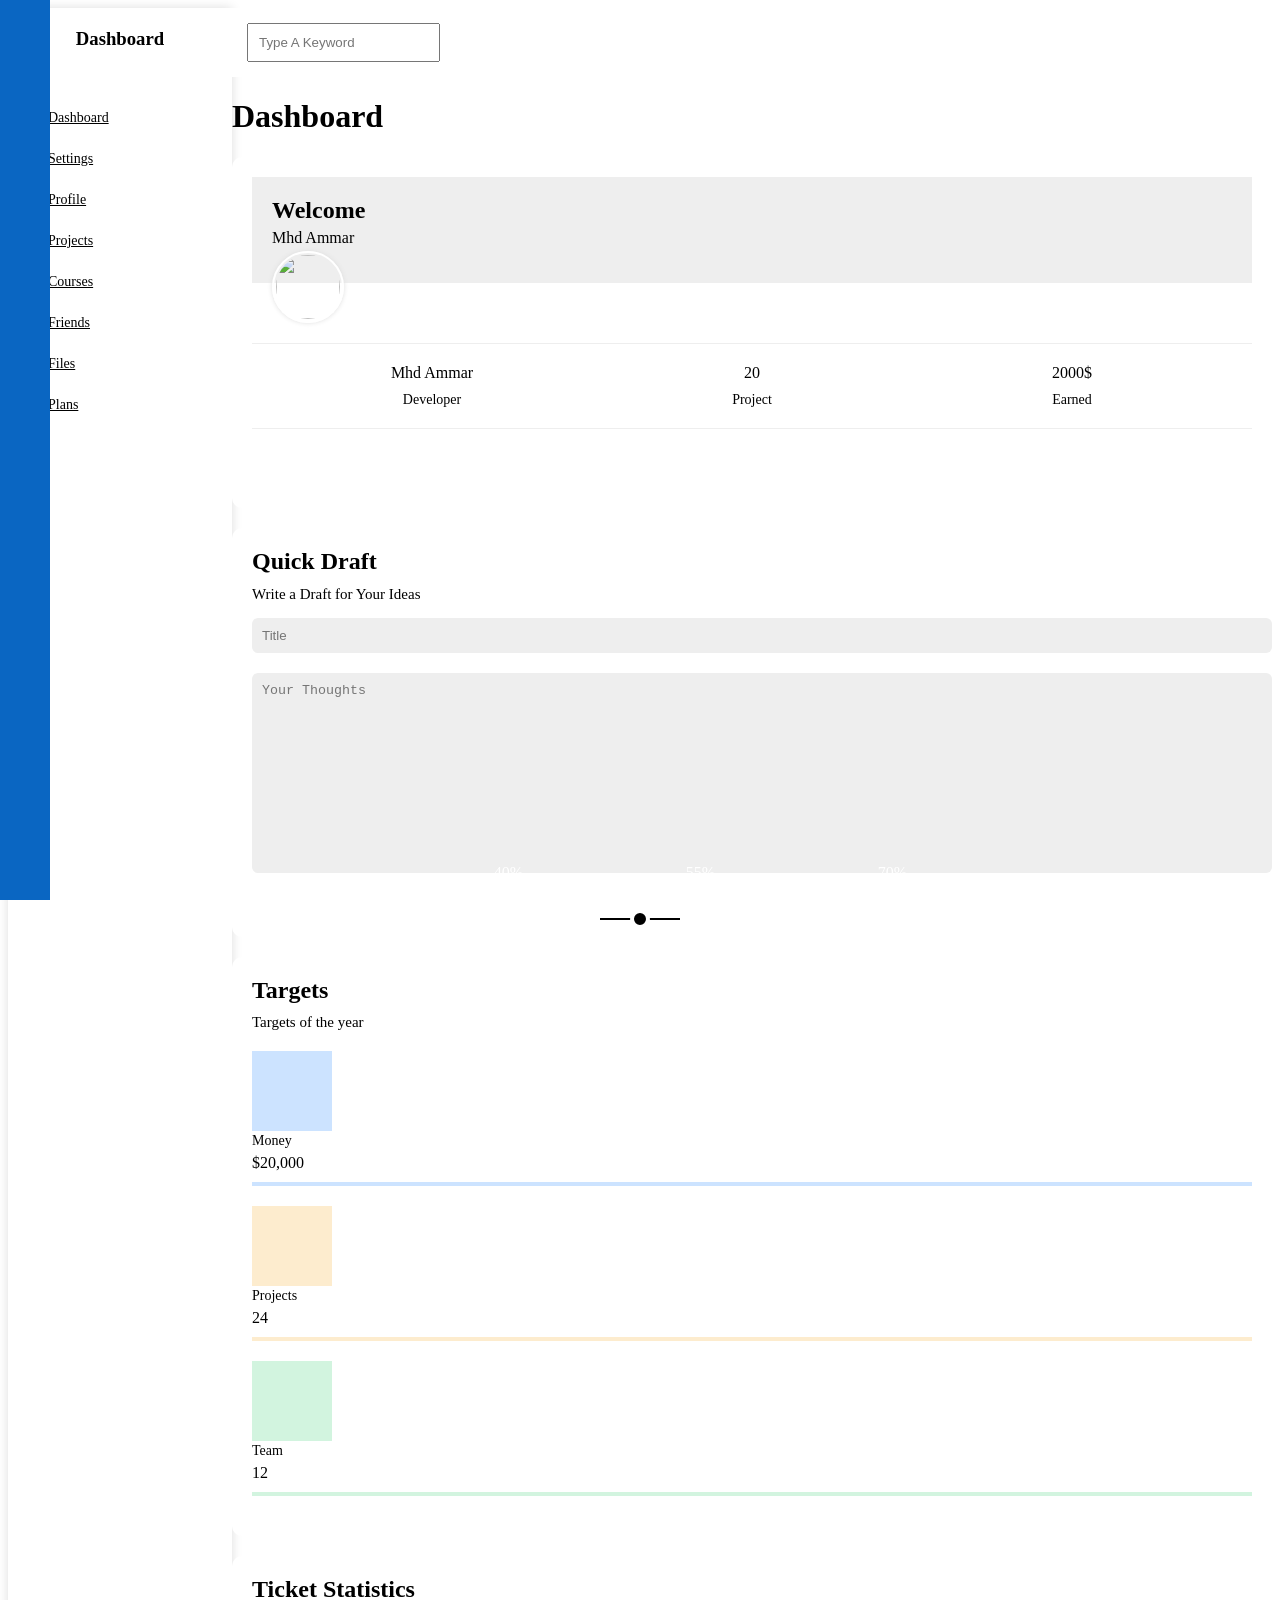
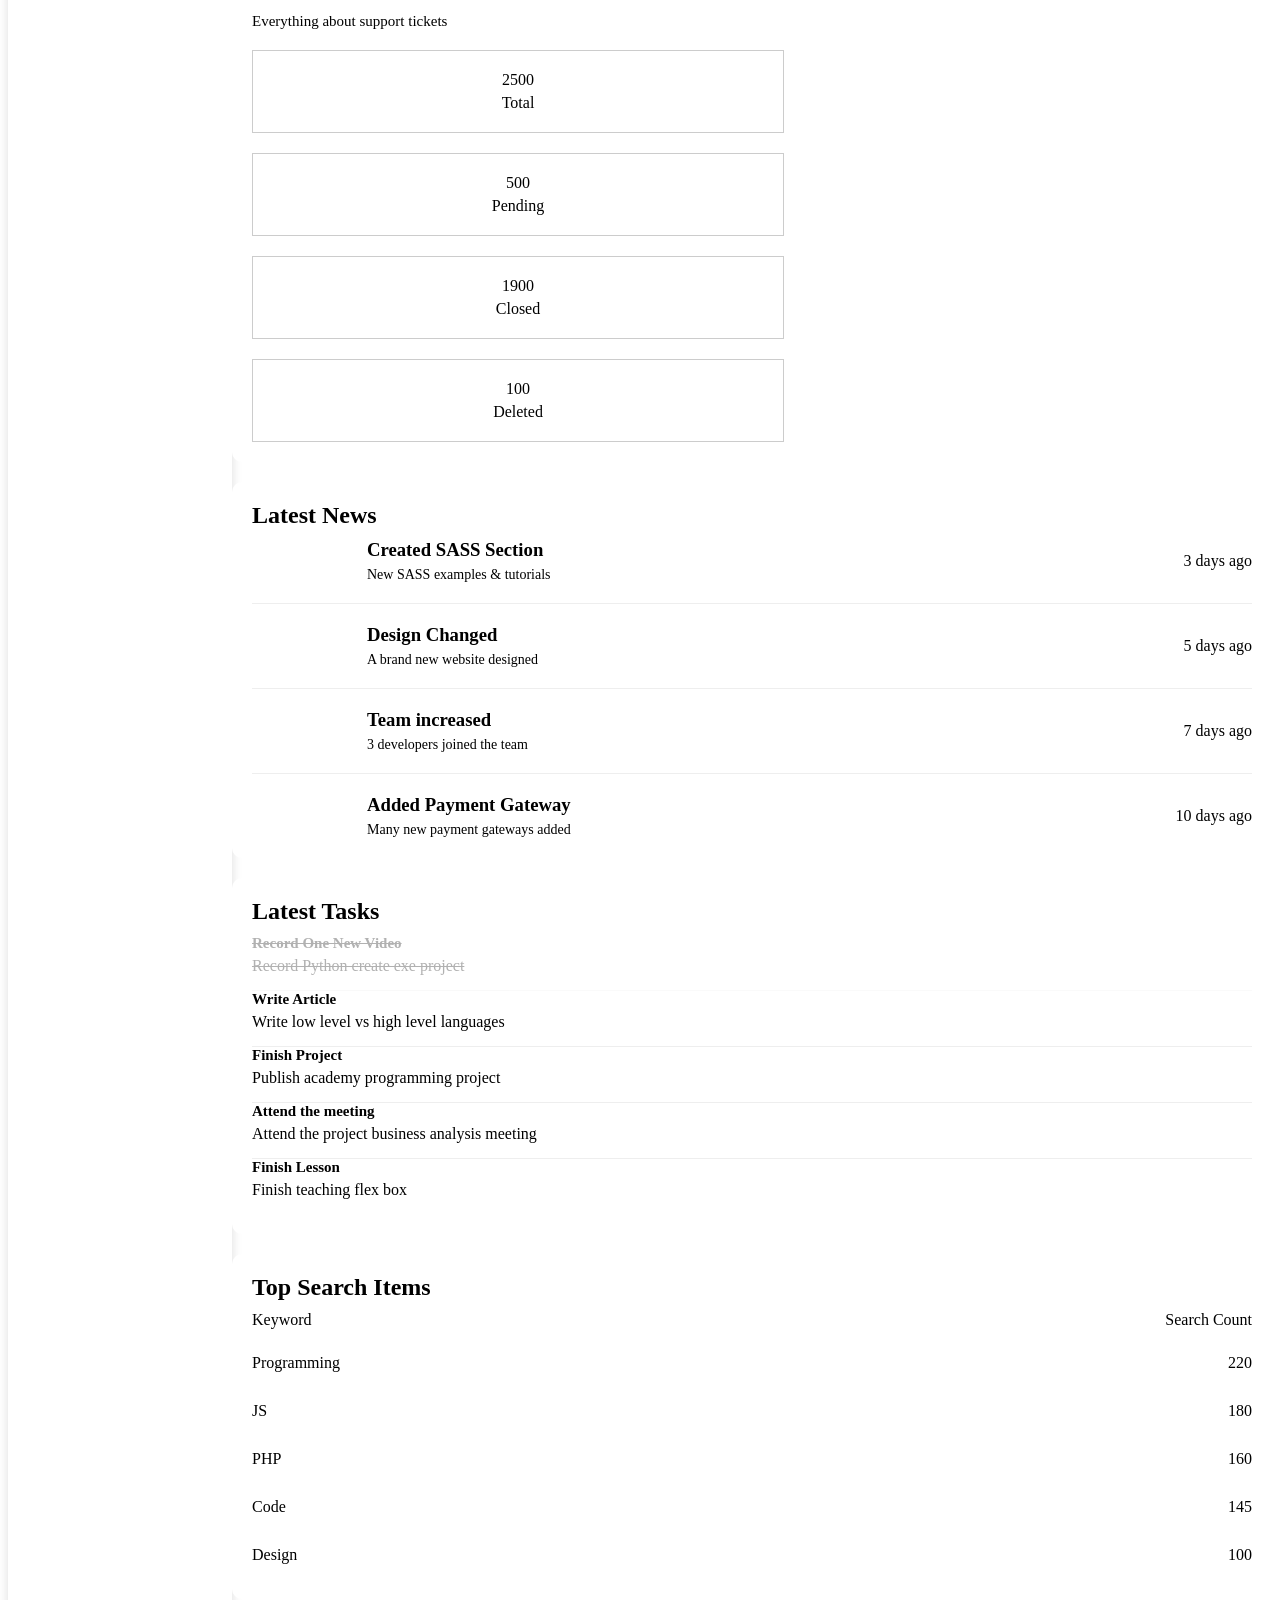
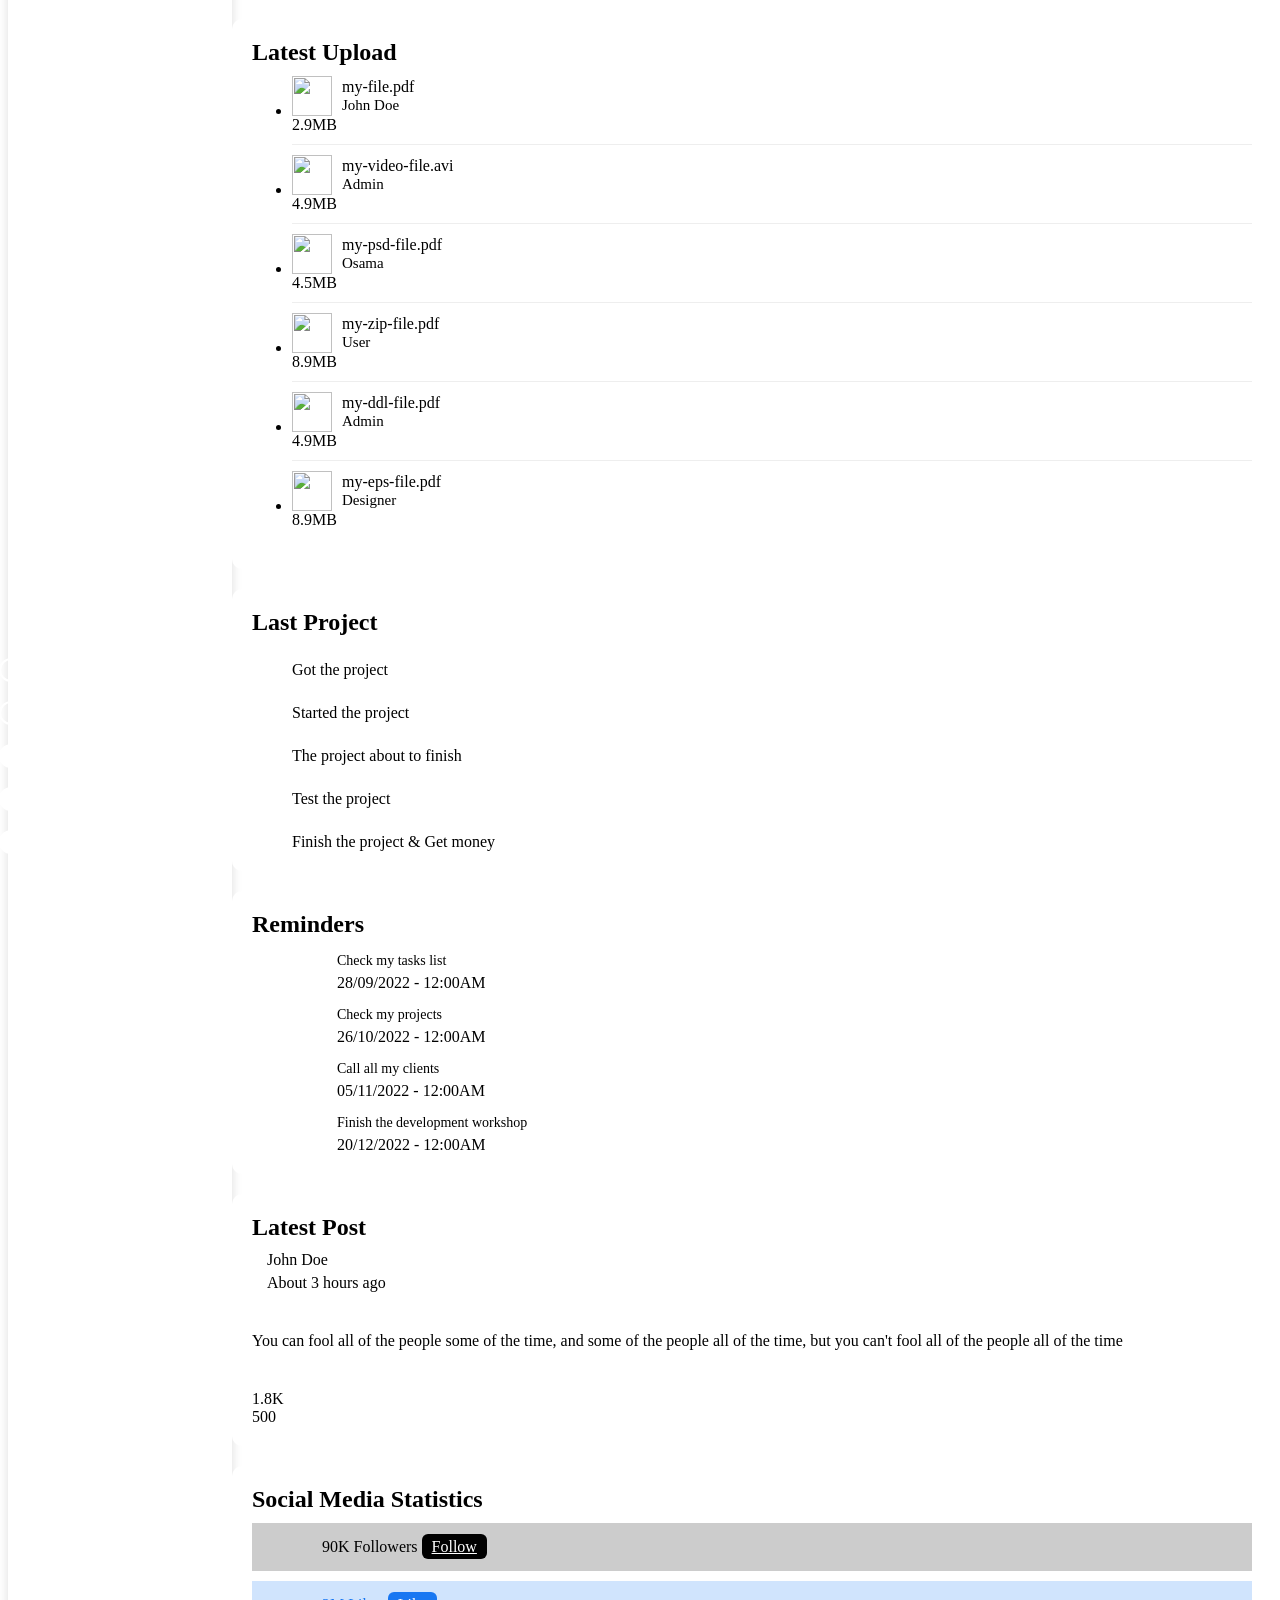
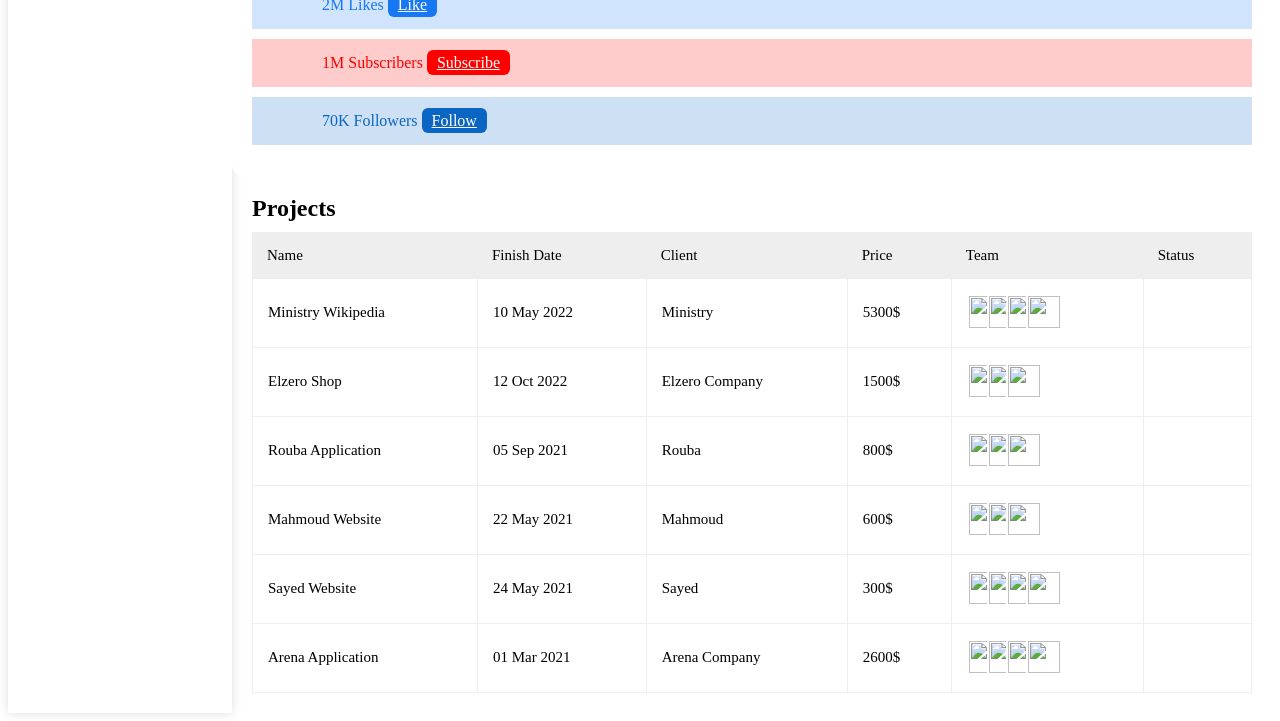
==== commit 680767f9: "projects table and finish dashboard page" ====
--- a/index.html
+++ b/index.html
@@ -42,6 +42,7 @@
     <link rel="stylesheet" href="style/sections/dashboard/reminders.css">
     <link rel="stylesheet" href="style/sections/dashboard/last-post.css">
     <link rel="stylesheet" href="style/sections/dashboard/social-media.css">
+    <link rel="stylesheet" href="style/sections/dashboard/projects-table.css">
 
     <!-- Google Fonts -->
     <link rel="preconnect" href="https://fonts.googleapis.com">
@@ -118,6 +119,7 @@
             </div>
             <!-- End Head -->
             <h1 class="p-relative">Dashboard</h1>
+            <!-- Start Widgets -->
             <div class="wrapper d-grid gap-20 gap-10-mobile">
                 <!-- Start Welcome Widget -->
                 <div class="welcome widget txt-c-mobile">
@@ -139,7 +141,7 @@
                 <!-- End Welcome Widget -->
                 <!-- Start Quick Draft Widget -->
                 <div class="quick-draft widget">
-                    <h2 class="mt-0 mb-10 ">Quick Draft</h2>
+                    <h2 class="mt-0 mb-10">Quick Draft</h2>
                     <pc class="mt-0 mb-20 c-grey fs-15">Write a Draft for Your Ideas</p>
                     <form action="POST">
                         <input type="text" name="title" placeholder="Title" class="d-block mb-20 w-full p-10 b-none bg-eee rad-6">
@@ -533,6 +535,103 @@
                 </div>
                 <!-- End Social Media Stats -->
             </div>
+            <!-- End Widgets -->
+            <!-- Start Projects Table -->
+            <div class="projects p20 pg-white rad-10 m-20">
+                <h2 class="mt-0 mb-10">Projects</h2>
+                <div class="responsive-table">
+                    <table class="fs-15 w-full">
+                        <thead>
+                            <tr>
+                                <td class="bg-eee fw-bold p-15">Name</td>
+                                <td class="bg-eee fw-bold p-15">Finish Date</td>
+                                <td class="bg-eee fw-bold p-15">Client</td>
+                                <td class="bg-eee fw-bold p-15">Price</td>
+                                <td class="bg-eee fw-bold p-15">Team</td>
+                                <td class="bg-eee fw-bold p-15">Status</td>
+                            </tr>
+                        </thead>
+                        <tbody>
+                            <tr>
+                                <td class="p-15">Ministry Wikipedia</td>
+                                <td class="p-15">10 May 2022</td>
+                                <td class="p-15">Ministry</td>
+                                <td class="p-15">5300$</td>
+                                <td class="p-15">
+                                    <img src="images/g1140.webp" alt="" class="rad-half">
+                                    <img src="images/g1276.webp" alt="" class="rad-half">
+                                    <img src="images/g1310.webp" alt="" class="rad-half">
+                                    <img src="images/g1384.webp" alt="" class="rad-half">
+                                </td>
+                                <td><span class="label bg-orange c-white">Pending</span></td>
+                            </tr>
+                            <tr>
+                                <td class="p-15">Elzero Shop</td>
+                                <td class="p-15">12 Oct 2022</td>
+                                <td class="p-15">Elzero Company</td>
+                                <td class="p-15">1500$</td>
+                                <td class="p-15">
+                                    <img src="images/g1140.webp" alt="" class="rad-half">
+                                    <img src="images/g1276.webp" alt="" class="rad-half">
+                                    <img src="images/g1310.webp" alt="" class="rad-half">
+                                </td>
+                                <td><span class="label bg-blue c-white">In Progress</span></td>
+                            </tr>
+                            <tr>
+                                <td class="p-15">Rouba Application</td>
+                                <td class="p-15">05 Sep 2021</td>
+                                <td class="p-15">Rouba</td>
+                                <td class="p-15">800$</td>
+                                <td class="p-15">
+                                    <img src="images/g1140.webp" alt="" class="rad-half">
+                                    <img src="images/g1276.webp" alt="" class="rad-half">
+                                    <img src="images/g1310.webp" alt="" class="rad-half">
+                                </td>
+                                <td><span class="label bg-green c-white">Completed</span></td>
+                            </tr>
+                            <tr>
+                                <td class="p-15">Mahmoud Website</td>
+                                <td class="p-15">22 May 2021</td>
+                                <td class="p-15">Mahmoud</td>
+                                <td class="p-15">600$</td>
+                                <td class="p-15">
+                                    <img src="images/g1140.webp" alt="" class="rad-half">
+                                    <img src="images/g1276.webp" alt="" class="rad-half">
+                                    <img src="images/g1310.webp" alt="" class="rad-half">
+                                </td>
+                                <td><span class="label bg-green c-white">Completed</span></td>
+                            </tr>
+                            <tr>
+                                <td class="p-15">Sayed Website</td>
+                                <td class="p-15">24 May 2021</td>
+                                <td class="p-15">Sayed</td>
+                                <td class="p-15">300$</td>
+                                <td class="p-15">
+                                    <img src="images/g1140.webp" alt="" class="rad-half">
+                                    <img src="images/g1276.webp" alt="" class="rad-half">
+                                    <img src="images/g1310.webp" alt="" class="rad-half">
+                                    <img src="images/g1384.webp" alt="" class="rad-half">
+                                </td>
+                                <td><span class="label bg-red c-white">Rejected</span></td>
+                            </tr>
+                            <tr>
+                                <td class="p-15">Arena Application</td>
+                                <td class="p-15">01 Mar 2021</td>
+                                <td class="p-15">Arena Company</td>
+                                <td class="p-15">2600$</td>
+                                <td class="p-15">
+                                    <img src="images/g1140.webp" alt="" class="rad-half">
+                                    <img src="images/g1276.webp" alt="" class="rad-half">
+                                    <img src="images/g1310.webp" alt="" class="rad-half">
+                                    <img src="images/g1384.webp" alt="" class="rad-half">
+                                </td>
+                                <td><span class="label bg-green c-white">Completed</span></td>
+                            </tr>
+                        </tbody>
+                    </table>
+                </div>
+            </div>
+            <!-- End Projects Table -->
         </div>
     </div>
 </body>
--- a/style/framework/color.css
+++ b/style/framework/color.css
@@ -0,0 +1,51 @@
+.bg-white {
+    background-color: white !important;
+}
+
+.bg-eee {
+    background-color: #eee !important;
+}
+
+.bg-orange {
+    background-color: var(--orange-color) !important;
+}
+
+.bg-green {
+    background-color: var(--green-color) !important;
+}
+
+.bg-blue {
+    background-color: var(--blue-color) !important;
+}
+
+.bg-red {
+    background-color: var(--red-color) !important;
+}
+
+.c-black {
+    color: black !important;
+}
+
+.c-grey {
+    color: var(--grey-color) !important;
+}
+
+.c-orange {
+    color: var(--orange-color) !important;
+}
+
+.c-green {
+    color: var(--green-color) !important;
+}
+
+.c-blue {
+    color: var(--blue-color) !important;
+}
+
+.c-red {
+    color: var(--red-color) !important;
+}
+
+.c-white {
+    color: white !important;
+}
--- a/style/sections/dashboard/projects-table.css
+++ b/style/sections/dashboard/projects-table.css
@@ -0,0 +1,33 @@
+.projects .responsive-table {
+    overflow-x: auto;
+}
+
+.projects table {
+    min-width: 1000px;
+    border-spacing: 0;
+}
+
+.projects table tbody td {
+    border-bottom: 1px solid #EEE;
+    border-left: 1px solid #EEE;
+    transition: var(--transition-duration);
+}
+
+.projects table tbody tr td:last-child {
+    border-right: 1px solid #EEE;
+}
+
+.projects table tbody tr:hover td {
+    background-color: #FAF7F7;
+}
+
+.projects table img {
+    width: 32px;
+    height: 32px;
+    padding: 2px;
+    background-color: white;
+}
+
+.projects table img:not(:first-child) {
+    margin-left: -20px;
+}
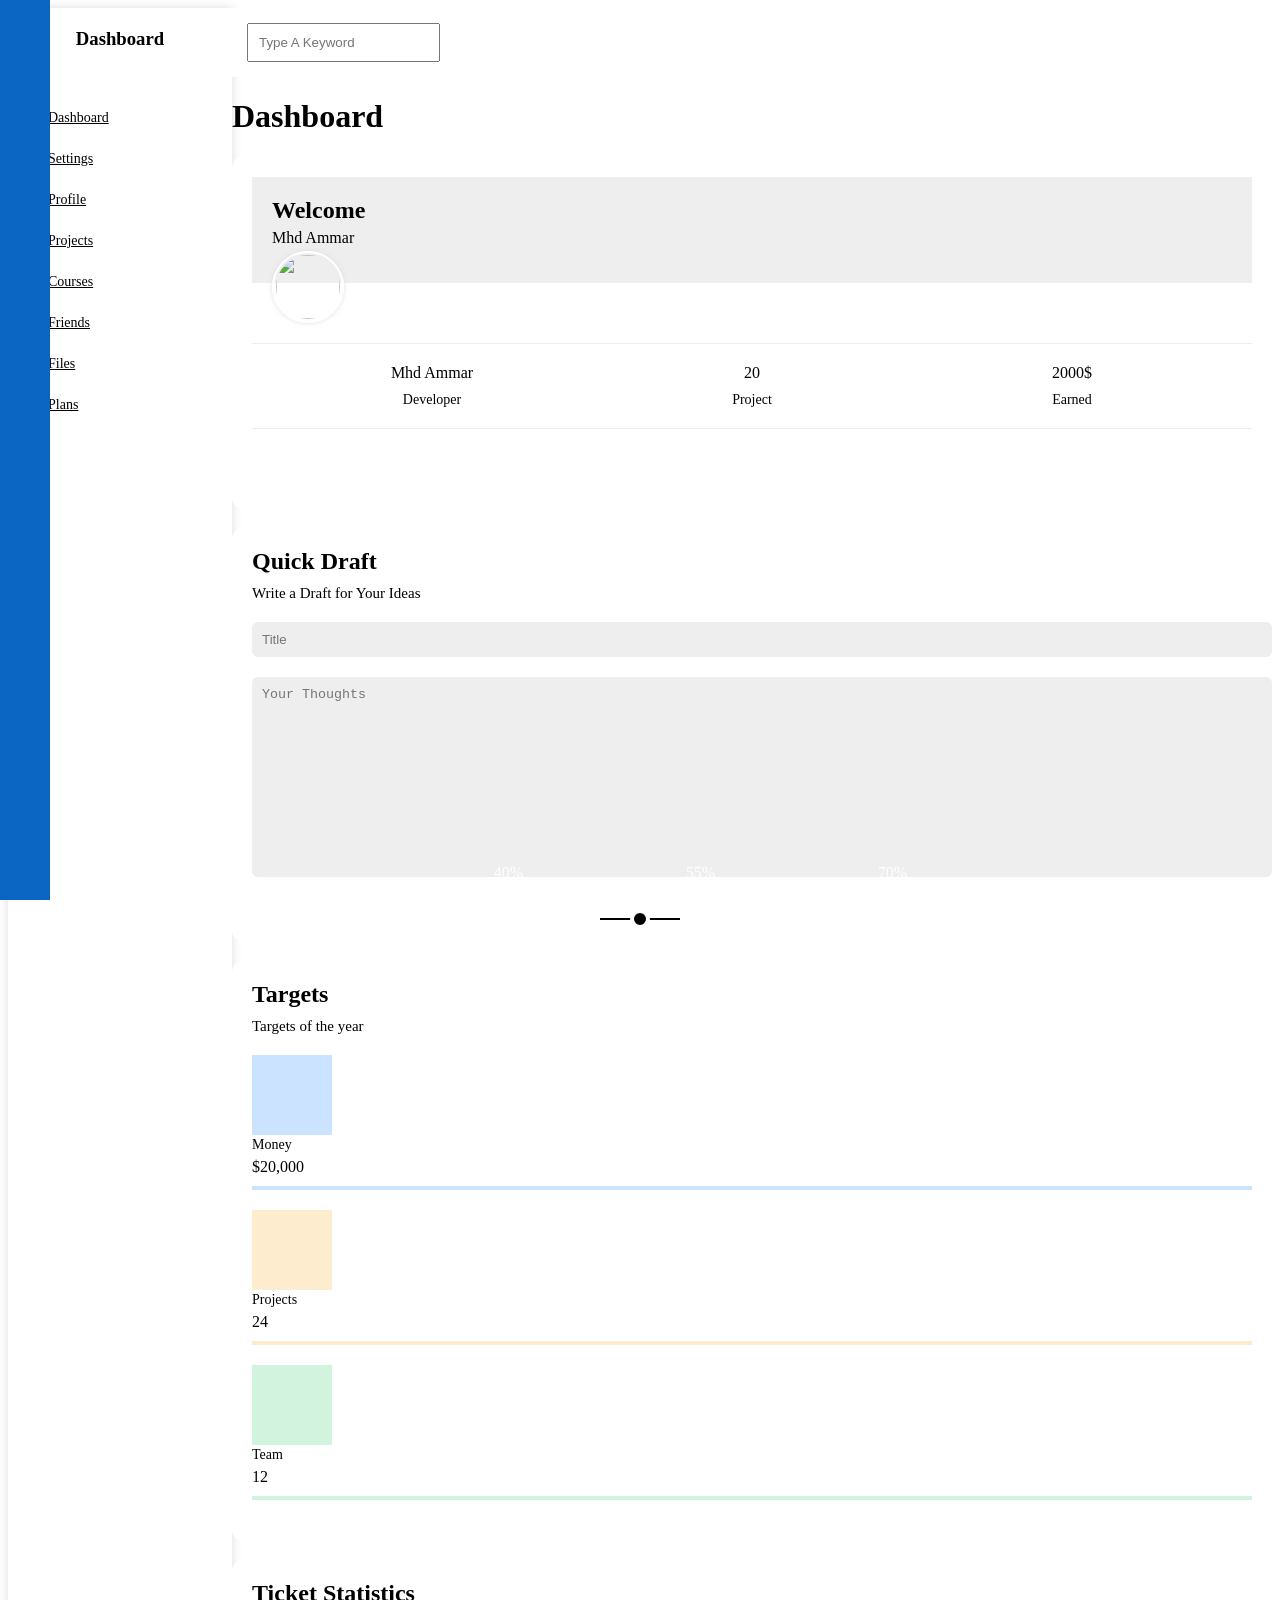
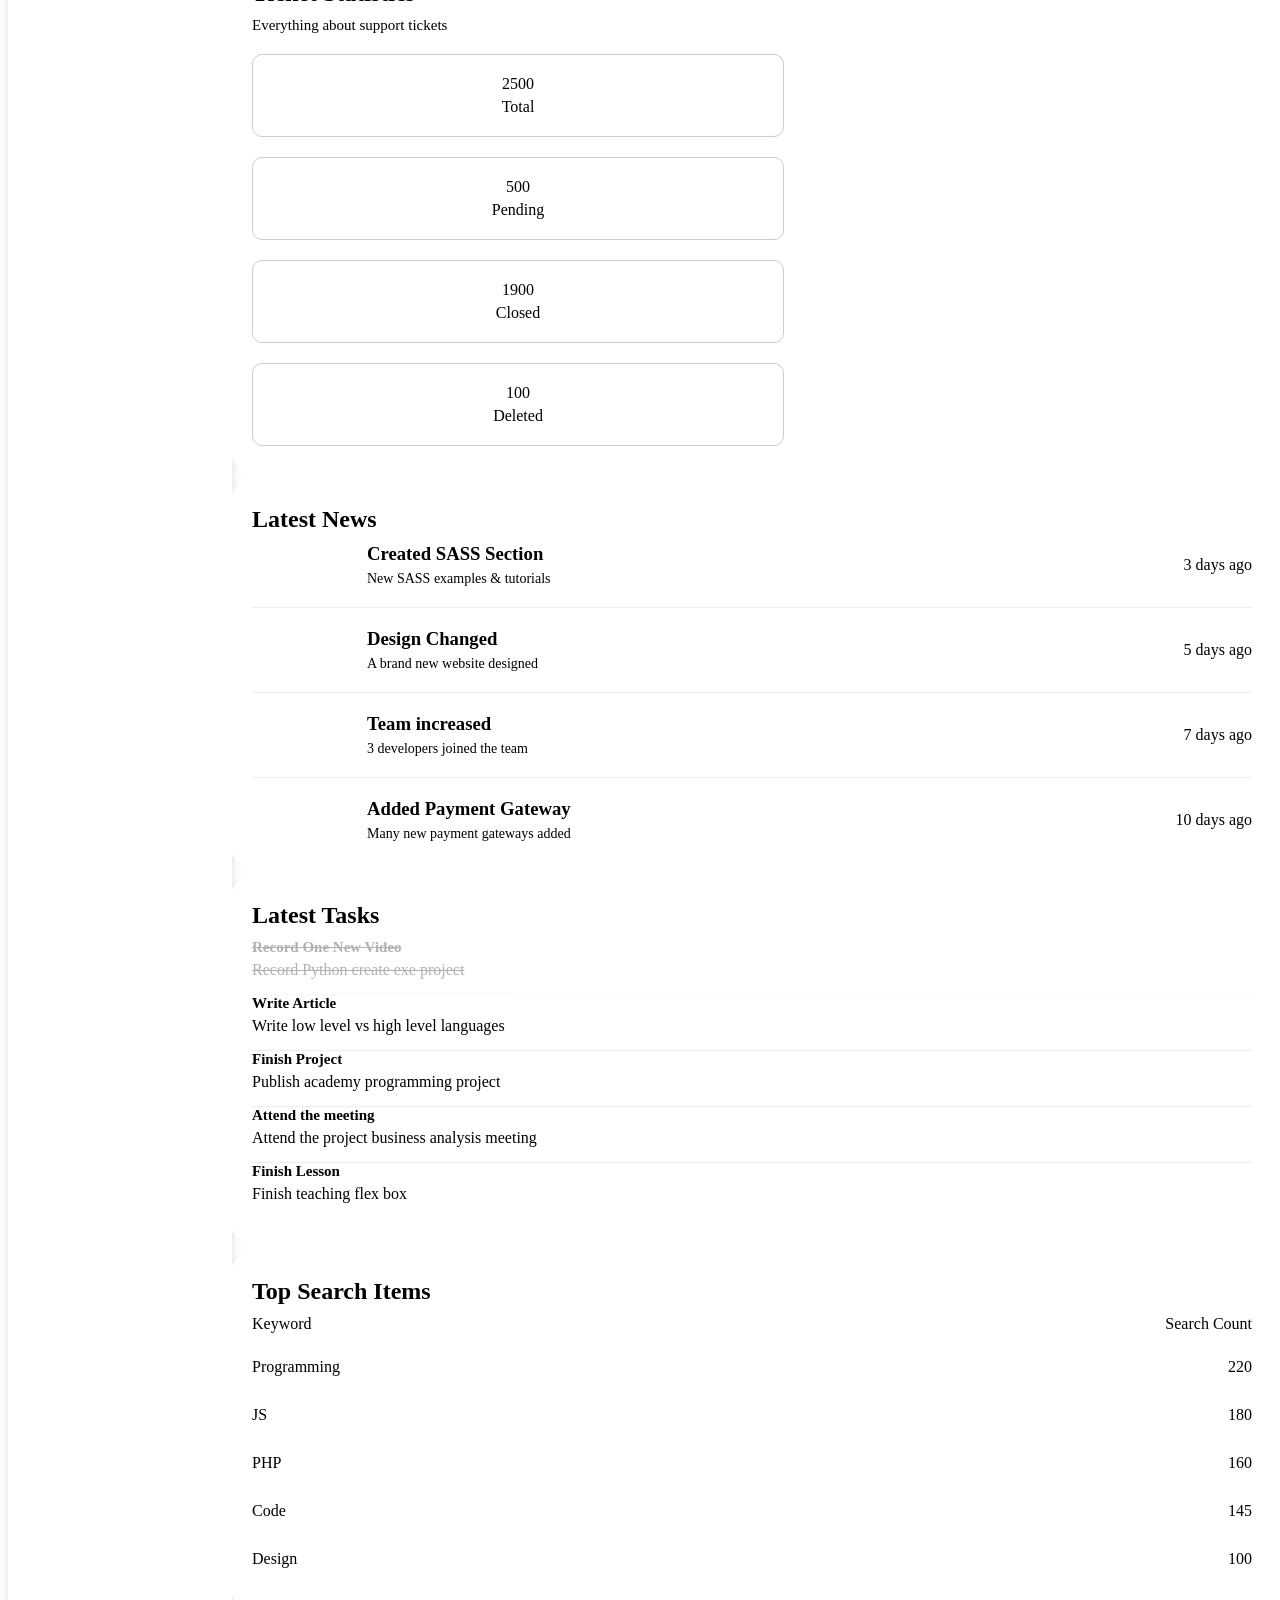
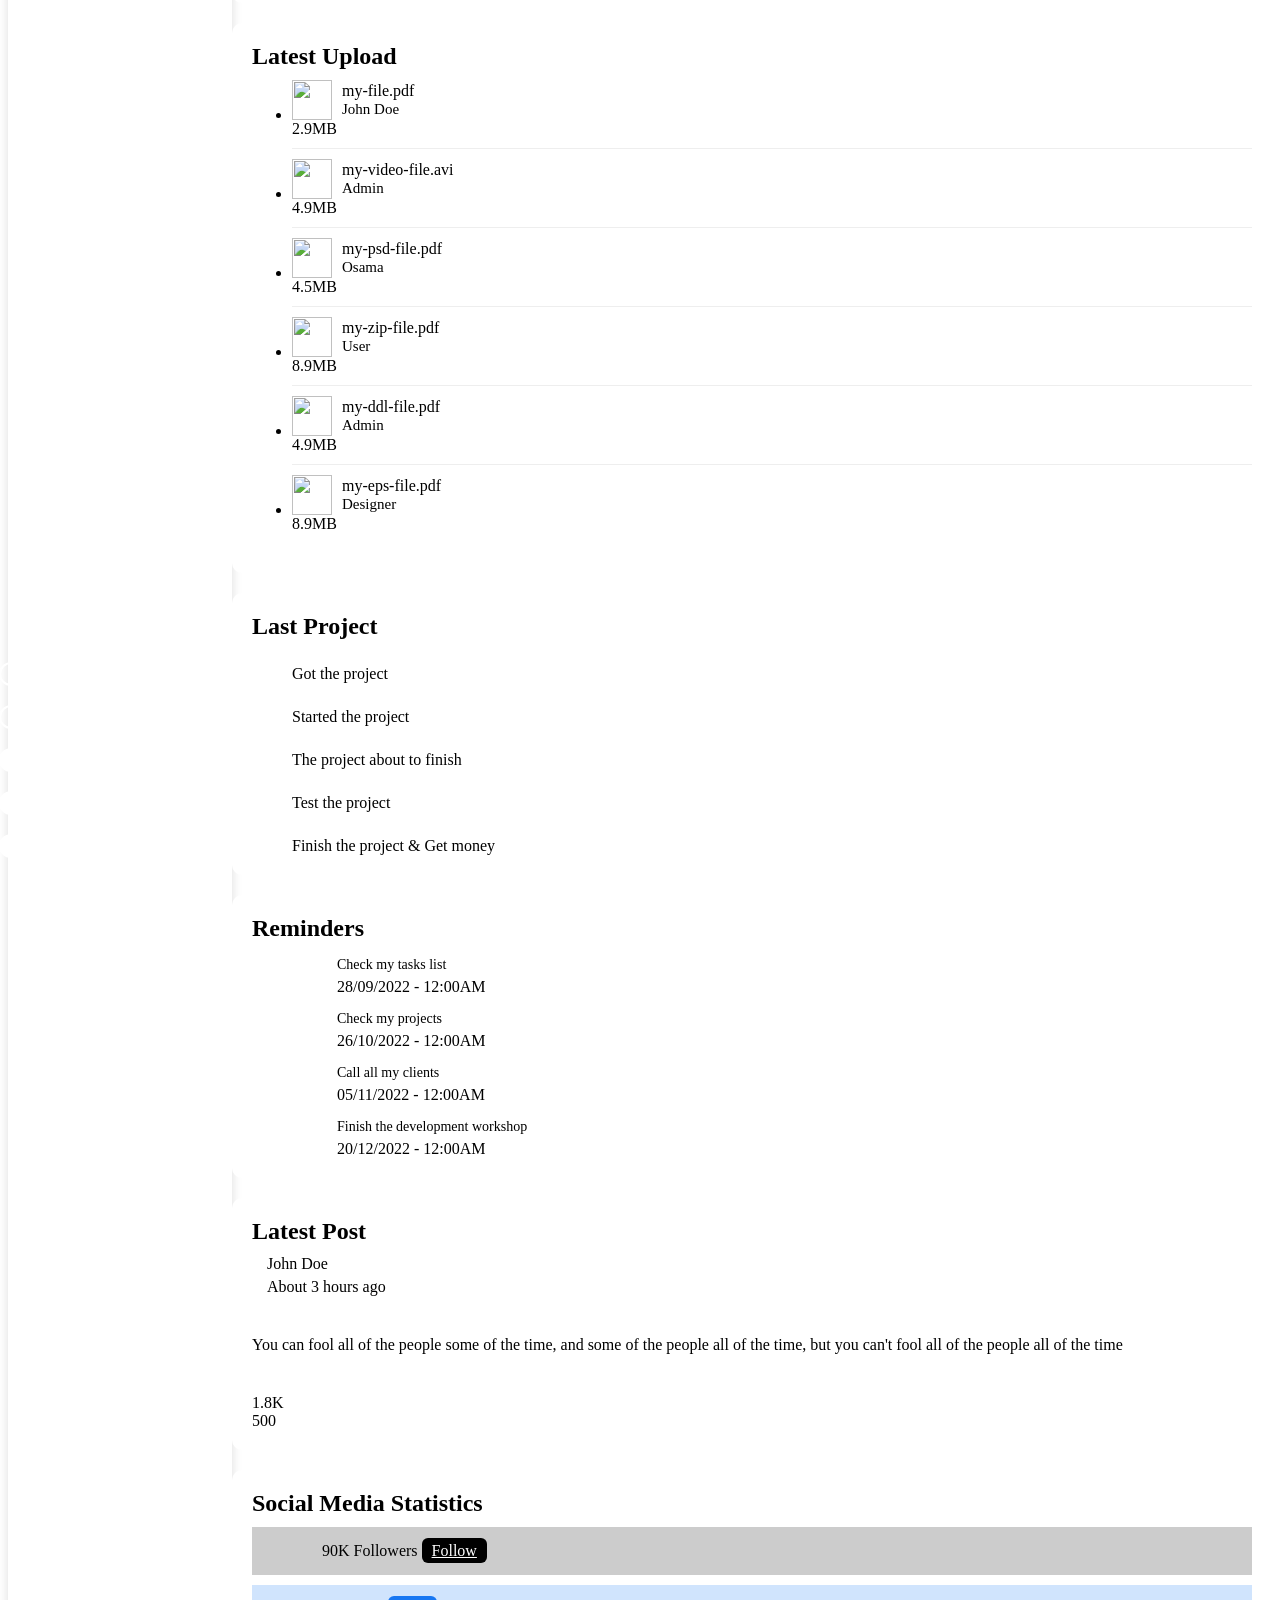
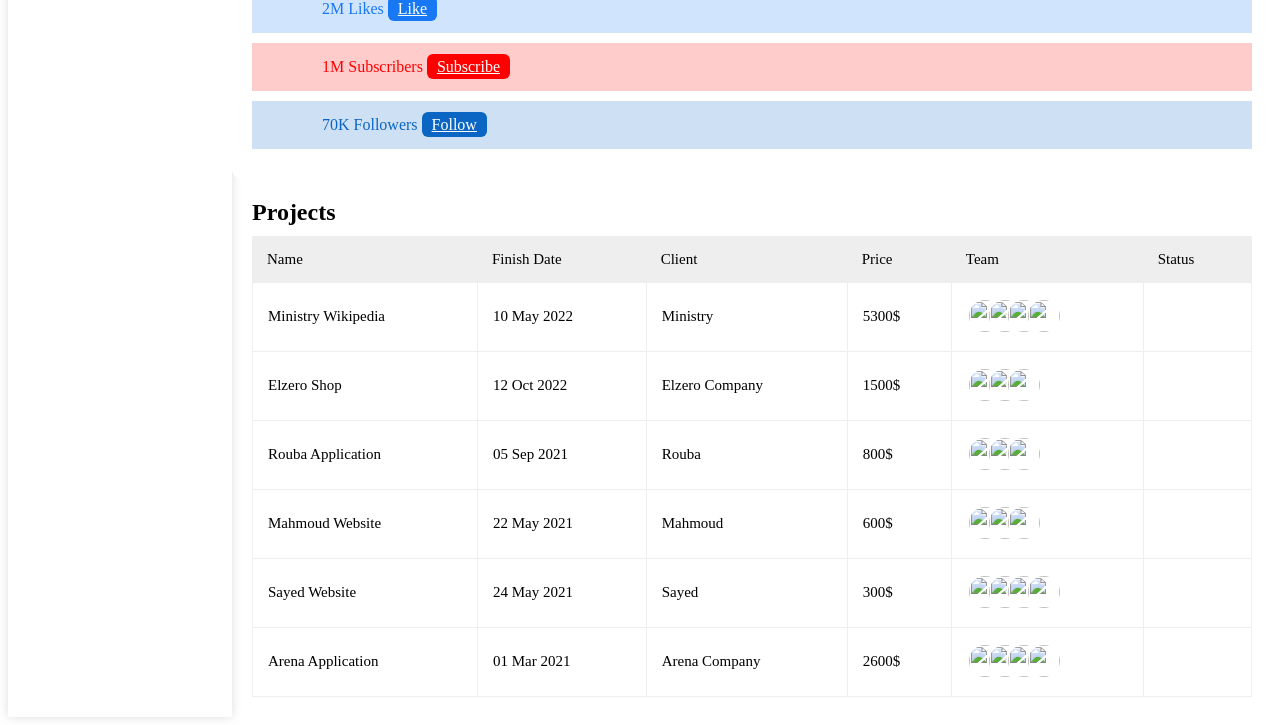
==== commit a0017c5f: "general info and security info" ====
--- a/index.html
+++ b/index.html
@@ -62,43 +62,43 @@
                     </a>
                 </li>
                 <li>
-                    <a class="d-flex align-center fs-14 c-black rad-6 p-10 mb-5" href="settings.html">
+                    <a class="d-flex align-center fs-14 c-black rad-6 p-10 mb-5" href="pages/settings.html">
                         <i class="fa-solid fa-gear fa-fw"></i>
                         <span class="fs-14 ml-10 hide-mobile">Settings</span>
                     </a>
                 </li>
                 <li>
-                    <a class="d-flex align-center fs-14 c-black rad-6 p-10 mb-5" href="profile.html">
+                    <a class="d-flex align-center fs-14 c-black rad-6 p-10 mb-5" href="pages/profile.html">
                         <i class="fa-regular fa-user fa-fw"></i>
                         <span class="fs-14 ml-10 hide-mobile">Profile</span>
                     </a>
                 </li>
                 <li>
-                    <a class="d-flex align-center fs-14 c-black rad-6 p-10 mb-5" href="projects.html">
+                    <a class="d-flex align-center fs-14 c-black rad-6 p-10 mb-5" href="pages/projects.html">
                         <i class="fa-solid fa-diagram-project fa-fw"></i>
                         <span class="fs-14 ml-10 hide-mobile">Projects</span>
                     </a>
                 </li>
                 <li>
-                    <a class="d-flex align-center fs-14 c-black rad-6 p-10 mb-5" href="courses.html">
+                    <a class="d-flex align-center fs-14 c-black rad-6 p-10 mb-5" href="pages/courses.html">
                         <i class="fa-solid fa-graduation-cap fa-fw"></i>
                         <span class="fs-14 ml-10 hide-mobile">Courses</span>
                     </a>
                 </li>
                 <li>
-                    <a class="d-flex align-center fs-14 c-black rad-6 p-10 mb-5" href="friends.html">
+                    <a class="d-flex align-center fs-14 c-black rad-6 p-10 mb-5" href="pages/friends.html">
                         <i class="fa-solid fa-user-group fa-fw"></i>
                         <span class="fs-14 ml-10 hide-mobile">Friends</span>
                     </a>
                 </li>
                 <li>
-                    <a class="d-flex align-center fs-14 c-black rad-6 p-10 mb-5" href="files.html">
+                    <a class="d-flex align-center fs-14 c-black rad-6 p-10 mb-5" href="pages/files.html">
                         <i class="fa-regular fa-file fa-fw"></i>
                         <span class="fs-14 ml-10 hide-mobile">Files</span>
                     </a>
                 </li>
                 <li>
-                    <a class="d-flex align-center fs-14 c-black rad-6 p-10 mb-5" href="plans.html">
+                    <a class="d-flex align-center fs-14 c-black rad-6 p-10 mb-5" href="pages/plans.html">
                         <i class="fa-regular fa-credit-card fa-fw"></i>
                         <span class="fs-14 ml-10 hide-mobile">Plans</span>
                     </a>
@@ -142,7 +142,7 @@
                 <!-- Start Quick Draft Widget -->
                 <div class="quick-draft widget">
                     <h2 class="mt-0 mb-10">Quick Draft</h2>
-                    <pc class="mt-0 mb-20 c-grey fs-15">Write a Draft for Your Ideas</p>
+                    <p class="mt-0 mb-20 c-grey fs-15">Write a Draft for Your Ideas</p>
                     <form action="POST">
                         <input type="text" name="title" placeholder="Title" class="d-block mb-20 w-full p-10 b-none bg-eee rad-6">
                         <textarea name="body" placeholder="Your Thoughts" class="d-block mb-20 w-full p-10 b-none bg-eee rad-6"></textarea>
@@ -203,22 +203,22 @@
                     <h2 class="mt-0 mb-10">Ticket Statistics</h2>
                     <p class="mt-0 mb-20 c-grey fs-15">Everything about support tickets</p>
                     <div class="d-flex txt-c gap-20 f-wrap">
-                        <div class="box p-20 rad-10 fs-13 c-grey">
+                        <div class="box p-20 rad-10 fs-13 c-grey border-ccc">
                             <i class="fa-regular fa-rectangle-list fa-2x mb-10 c-orange"></i>
                             <span class="d-block c-black fw-bold fs25 mb-5">2500</span>
                             Total
                         </div>
-                        <div class="box p-20 rad-10 fs-13 c-grey">
+                        <div class="box p-20 rad-10 fs-13 c-grey border-ccc">
                             <i class="fa-solid fa-spinner fa-2x mb-10 c-blue"></i>
                             <span class="d-block c-black fw-bold fs25 mb-5">500</span>
                             Pending
                         </div>
-                        <div class="box p-20 rad-10 fs-13 c-grey">
+                        <div class="box p-20 rad-10 fs-13 c-grey border-ccc">
                             <i class="fa-regular fa-circle-check fa-2x mb-10 c-green"></i>
                             <span class="d-block c-black fw-bold fs25 mb-5">1900</span>
                             Closed
                         </div>
-                        <div class="box p-20 rad-10 fs-13 c-grey">
+                        <div class="box p-20 rad-10 fs-13 c-grey border-ccc">
                             <i class="fa-regular fa-rectangle-xmark fa-2x mb-10 c-red"></i>
                             <span class="d-block c-black fw-bold fs25 mb-5">100</span>
                             Deleted
--- a/style/framework/padding-and-margin.css
+++ b/style/framework/padding-and-margin.css
@@ -12,6 +12,10 @@
 
 .p-20 {
     padding: 20px;
+}
+
+.pt-10 {
+    padding-top: 10px;
 }
 
 .pt-15 {
@@ -46,13 +50,21 @@
     padding-left: 15px;
 }
 
-.m-20 {
-    margin: 20px;
+.pl-20 {
+    padding-left: 20px;
 }
 
 .m-0 {
     margin: 0;
-}  
+}
+
+.m-10 {
+    margin: 10px;
+}
+
+.m-20 {
+    margin: 20px;
+}
 
 .mt-0 {
     margin-top: 0;
--- a/style/framework/border.css
+++ b/style/framework/border.css
@@ -2,6 +2,18 @@
     border-radius: 6px;
 }
 
+.rad-10 {
+    border-radius: 10px;
+}
+
+.rad-half {
+    border-radius: 50%;
+}
+
 .b-none {
     border: none;
+}
+
+.border-ccc {
+    border: 1px solid #CCC;
 }
--- a/style/sections/dashboard/tickets.css
+++ b/style/sections/dashboard/tickets.css
@@ -1,5 +1,4 @@
 .tickets .box {
-    border: 1px solid #CCC;
     width: calc(50% - 10px);
 }
 
